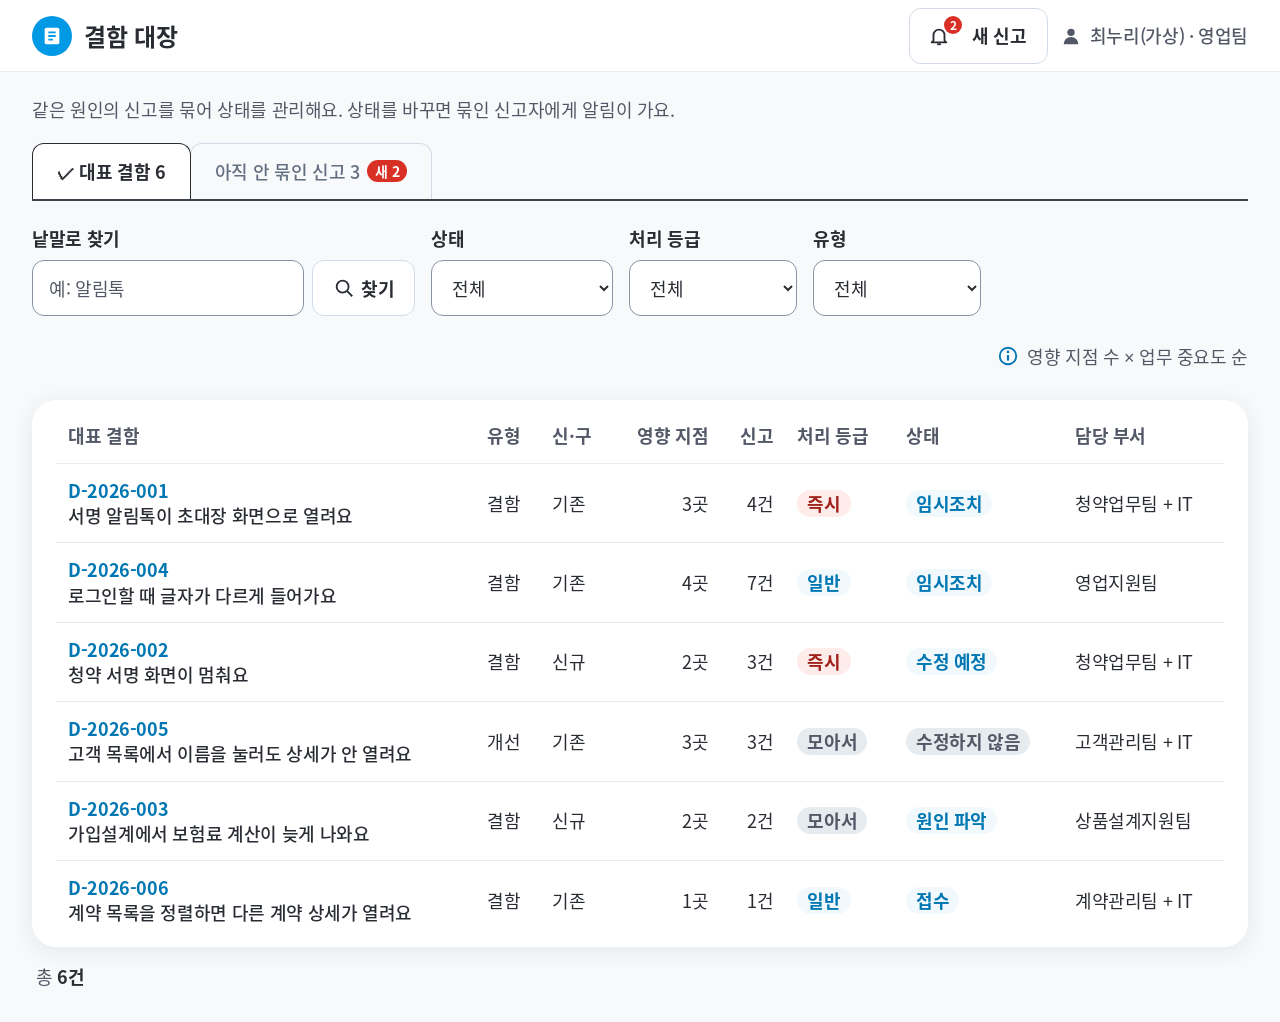
==== src/main/resources/static/ledger.html @ d5b5b66d "feat(ui): S4 결함 대장에 낱말 찾기 추가 - 필터 줄 맨 앞에 "낱말로 찾기" 입력란과 [찾기]·[지우기]. Enter로 찾고 Esc로 지운다. - 대표 결함: ID·제" ====
<!doctype html>
<html lang="ko">
<head>
<meta charset="utf-8">
<meta name="viewport" content="width=device-width, initial-scale=1">
<title>결함 대장</title>
<link rel="stylesheet" href="css/sfa-tokens.css">
<link rel="stylesheet" href="css/app.css">
<link rel="stylesheet" href="css/panel.css">
<link rel="stylesheet" href="css/known.css">
<link rel="stylesheet" href="css/ledger.css">
</head>
<body class="ld-page" data-screen="ledger">
<!-- 아이콘 모음 (외부 이미지 없이 인라인 SVG) -->
<svg width="0" height="0" style="position:absolute" aria-hidden="true">
  <symbol id="i-ledger" viewBox="0 0 24 24"><rect x="4" y="3" width="16" height="18" rx="2" fill="currentColor"/><path d="M8 8h8M8 12h8M8 16h5" stroke="#0099e6" stroke-width="2"/></symbol>
  <symbol id="i-close" viewBox="0 0 24 24"><path d="M6 6l12 12M18 6L6 18" stroke="currentColor" stroke-width="2.4"/></symbol>
  <symbol id="i-info" viewBox="0 0 24 24"><circle cx="12" cy="12" r="9" fill="none" stroke="currentColor" stroke-width="2"/><path d="M12 11v6" stroke="currentColor" stroke-width="2.4"/><circle cx="12" cy="7.5" r="1.4" fill="currentColor"/></symbol>
  <symbol id="i-check" viewBox="0 0 24 24"><path d="M5 12l5 5 9-10" fill="none" stroke="currentColor" stroke-width="3"/></symbol>
  <symbol id="i-bell" viewBox="0 0 24 24"><path d="M6 17V11a6 6 0 0 1 12 0v6l2 2H4z" fill="none" stroke="currentColor" stroke-width="2" stroke-linejoin="round"/><path d="M10 21h4" stroke="currentColor" stroke-width="2"/></symbol>
  <symbol id="i-swap" viewBox="0 0 24 24"><path d="M4 8h14l-4-4M20 16H6l4 4" fill="none" stroke="currentColor" stroke-width="2.2"/></symbol>
  <symbol id="i-link" viewBox="0 0 24 24"><path d="M10 14a4 4 0 0 0 5.7 0l3-3a4 4 0 0 0-5.7-5.7l-1 1M14 10a4 4 0 0 0-5.7 0l-3 3a4 4 0 0 0 5.7 5.7l1-1" fill="none" stroke="currentColor" stroke-width="2.2"/></symbol>
  <symbol id="i-back" viewBox="0 0 24 24"><path d="M9 7L4 12l5 5M4 12h12a4 4 0 0 1 0 8h-2" fill="none" stroke="currentColor" stroke-width="2.2"/></symbol>
  <symbol id="i-spark" viewBox="0 0 24 24"><path d="M12 3l2 5.5L19.5 10 14 12l-2 5.5L10 12 4.5 10 10 8.5z" fill="currentColor"/><path d="M18.5 15l.8 2 2 .8-2 .8-.8 2-.8-2-2-.8 2-.8z" fill="currentColor"/></symbol>
  <symbol id="i-warn" viewBox="0 0 24 24"><path d="M12 3l10 18H2z" fill="none" stroke="currentColor" stroke-width="2" stroke-linejoin="round"/><path d="M12 10v5" stroke="currentColor" stroke-width="2.4"/><circle cx="12" cy="18" r="1.3" fill="currentColor"/></symbol>
  <symbol id="i-search" viewBox="0 0 24 24"><circle cx="10.5" cy="10.5" r="6.5" fill="none" stroke="currentColor" stroke-width="2"/><path d="M15.5 15.5L21 21" stroke="currentColor" stroke-width="2"/></symbol>
  <symbol id="i-user"viewBox="0 0 24 24"><circle cx="12" cy="8" r="4" fill="currentColor"/><path d="M4 21a8 8 0 0 1 16 0z" fill="currentColor"/></symbol>
</svg>

<!-- ① 페이지 머리 (SFA 밖 화면: SFA 헤더·파란 탭 바를 흉내 내지 않는다, 06번 0절 3항) -->
<header class="ld-top" data-a11y="new">
  <span class="pn-ico"><svg aria-hidden="true"><use href="#i-ledger"/></svg></span>
  <h1 class="ld-brand">결함 대장</h1>
  <!-- 새 신고 알림 (ADR-017): S1 알림 아이콘 + 숫자 배지, 누르면 S1 알림 팝업 모양의 새 신고 목록 -->
  <div class="ld-alarm-wrap">
    <button type="button" class="pn-btn-2 ld-alarm" id="ld-alarm" aria-haspopup="true" aria-expanded="false" aria-controls="ld-alarm-pop">
      <span class="ld-alarm-ico"><svg aria-hidden="true"><use href="#i-bell"/></svg><span class="badge" id="ld-alarm-badge" data-a11y="badge" hidden></span></span>
      <span id="ld-alarm-text">새 신고</span>
    </button>
    <div class="alarm-pop ld-alarm-pop" id="ld-alarm-pop" role="region" aria-labelledby="ld-alarm-head" hidden>
      <div class="alarm-head" id="ld-alarm-head"></div>
      <ul class="alarm-list" id="ld-alarm-list"></ul>
    </div>
  </div>
  <p class="ld-viewer"><svg aria-hidden="true"><use href="#i-user"/></svg><span id="ld-viewer"></span></p>
</header>

<!-- ② 목록 (탭 → 필터 → 표 카드 → 총 건수). 내용은 js/ledger.js 가 그린다 -->
<main class="ld-main" data-a11y="new">
  <p class="ld-lead">같은 원인의 신고를 묶어 상태를 관리해요. 상태를 바꾸면 묶인 신고자에게 알림이 가요.</p>
  <div class="ld-tabs" role="tablist" aria-label="목록 고르기">
    <button type="button" role="tab" class="ld-tab" id="ld-tab-defects" data-tab="defects" aria-controls="ld-view">대표 결함 <span class="ld-count" id="ld-count-defects"></span></button>
    <button type="button" role="tab" class="ld-tab" id="ld-tab-unlinked" data-tab="unlinked" aria-controls="ld-view">아직 안 묶인 신고 <span class="ld-count" id="ld-count-unlinked"></span><span class="badge ld-tab-badge" id="ld-new-badge" data-a11y="badge" hidden></span></button>
  </div>
  <section class="ld-view" id="ld-view" role="tabpanel"></section>
</main>

<!-- ③ 상세 패널 (S2·S3와 같은 틀: 오른쪽 520px) -->
<div class="pn-scrim" id="ld-scrim" hidden></div>
<section class="pn kn ld-panel" id="ledger-panel" role="dialog" aria-modal="true" aria-labelledby="ld-panel-title" data-a11y="new" hidden>
  <header class="pn-head">
    <span class="pn-ico"><svg aria-hidden="true"><use href="#i-ledger"/></svg></span>
    <h2 id="ld-panel-title"></h2>
    <button type="button" class="pn-close" id="ld-close"><svg aria-hidden="true"><use href="#i-close"/></svg>닫기</button>
  </header>
  <div class="pn-body" id="ld-body"></div>
  <div class="pn-foot" id="ld-foot"></div>
</section>

<!-- ④ 가운데 대화상자 (상태 바꾸기·신고 묶기) -->
<div class="pn-scrim ld-dlg-scrim" id="ld-dlg-scrim" hidden></div>
<section class="pn ld-dlg" id="ledger-dialog" role="dialog" aria-modal="true" aria-labelledby="ld-dlg-title" data-a11y="new" hidden>
  <header class="pn-head">
    <span class="pn-ico"><svg aria-hidden="true"><use href="#i-swap"/></svg></span>
    <h2 id="ld-dlg-title"></h2>
    <button type="button" class="pn-close" id="ld-dlg-close"><svg aria-hidden="true"><use href="#i-close"/></svg>닫기</button>
  </header>
  <div class="pn-steps" id="ld-dlg-steps">
    <p class="pn-steps-text" id="ld-dlg-steps-text" aria-live="polite"></p>
    <ol class="pn-track" id="ld-dlg-track" aria-hidden="true"></ol>
  </div>
  <div class="pn-body" id="ld-dlg-body"></div>
  <div class="pn-foot" id="ld-dlg-foot"></div>
</section>

<script src="js/fixtures/users.js"></script>
<script src="js/fixtures/defects.js"></script>
<script src="js/api-client.js"></script>
<script src="js/ledger.js"></script>
<script>
  // ?selftest=1 일 때만 화면 자체 검사를 불러온다 (docs/06-ui-spec.md 11절)
  if (/[?&]selftest=1(&|$)/.test(location.search)) {
    var s = document.createElement('script');
    s.src = 'js/dev/selftest.js';
    document.body.appendChild(s);
  }
</script>
</body>
</html>
---- src/main/resources/static/css/sfa-tokens.css ----
/* 기존 SFA 화면 재현 (ADR-012, docs/06-ui-spec.md 0-1절·3절).
   값은 원본 화면(1888×952)을 Playwright 로 열어 잰 요소별 위치·크기·색·글꼴 수치 기준.
   진입점은 원래 있던 것처럼 보여야 하므로 이 파일의 값만 쓴다. 새 요소 값은 app.css. */
@font-face { font-family: "Noto Sans KR"; font-weight: 400; src: local("Noto Sans KR Regular"), url(../fonts/NotoSansKR-400.woff2) format("woff2"); }
@font-face { font-family: "Noto Sans KR"; font-weight: 500; src: local("Noto Sans KR Medium"), url(../fonts/NotoSansKR-500.woff2) format("woff2"); }
@font-face { font-family: "Noto Sans KR"; font-weight: 600; src: local("Noto Sans KR SemiBold"), url(../fonts/NotoSansKR-600.woff2) format("woff2"); }
@font-face { font-family: "Noto Sans KR"; font-weight: 700; src: local("Noto Sans KR Bold"), url(../fonts/NotoSansKR-700.woff2) format("woff2"); }

:root {
  --sfa-font: "Noto Sans KR", dotum, "Malgun Gothic", "맑은 고딕", "Apple SD Gothic Neo", sans-serif;
  --sfa-accent: #0099e6;          /* 탭 바·퀵메뉴 아이콘 원·요약 숫자 원 (새 요소의 글자 배경으로는 쓰지 않음) */
  --sfa-text: #292d33;
  --sfa-text-2: #292c33;
  --sfa-sub: #525866;
  --sfa-dim: #636e81;
  --sfa-dim-2: #7a8599;
  --sfa-center-bg: #f7f9fa;       /* 가운데 열 바탕 */

  --sfa-header-h: 56px;
  --sfa-header-bg: #fff;
  --sfa-menu-size: 18px;
  --sfa-menu-weight: 500;
  --sfa-util-size: 14px;
  --sfa-util-weight: 500;
  --sfa-icon-btn: 40px;

  --sfa-tabbar-h: 48px;           /* 전체 폭 파란 탭 바 */
  --sfa-tabbar-bg: #0099e6;
  --sfa-tabbar-btn: #008acf;

  --sfa-perf-bg: linear-gradient(180deg, #008be6 0%, #0099e6 100%);   /* 큰 실적 카드 */
  --sfa-act-bg: #446fd8;          /* 활동량 카드(남색 계열) */
  --sfa-cust-bg: #8b6ef0;         /* 고객 카드(보라) */
  --sfa-today-bg: #273769;        /* 오늘 날짜 카드 */
  --sfa-num-bg: rgba(0, 0, 0, .1);

  --sfa-popup-w: 320px;
  --sfa-popup-radius: 12px;
  --sfa-popup-border: #e6ebf0;
  --sfa-popup-shadow: 0 5px 15px rgba(163, 177, 204, .2);

  --sfa-quick-h: 96px;
  --sfa-quick-radius: 16px;
  --sfa-quick-shadow: 0 3px 12px rgba(64, 96, 128, .1);
  --sfa-quick-shadow-hover: 0 3px 12px rgba(64, 96, 128, .3);
  --sfa-quick-font: 14px;
  --sfa-quick-line: 18px;
  --sfa-quick-icon: 32px;
  --sfa-quick-gap: 10px;

  --sfa-tab-w: 126px;             /* 업무 탭 폭 */
  --sfa-tab-h: 44px;
  --sfa-tab-bg: #f7f9fa;
  --sfa-tab-border: #d3dce6;
  --sfa-tab-radius: 12px;
  --sfa-tab-rule: #3d434d;          /* 공지 탭 줄 아래 2px 선 */
  --sfa-tab-font: 14px;
  --sfa-tab-color: #636e81;
  --sfa-tab-active-bg: #fff;
  --sfa-tab-active-color: #292c33;

  --sfa-card-bg: #fff;
  --sfa-card-radius: 24px;
  --sfa-card-shadow: 0 4px 20px rgba(64, 96, 128, .1);
}

* { box-sizing: border-box; }
html, body { margin: 0; height: 100%; }
body { font-family: var(--sfa-font); color: var(--sfa-text); background: #fff; letter-spacing: -.448px;
  display: flex; flex-direction: column; overflow: hidden; }
button { font-family: inherit; letter-spacing: inherit; }
ul { margin: 0; padding: 0; list-style: none; }
svg { display: block; }

#sfa { flex: 1 1 auto; min-height: 0; display: flex; flex-direction: column; }

/* ---------- 상단 헤더 ---------- */
.sfa-header {
  display: flex; align-items: center; flex: none;
  height: var(--sfa-header-h); padding: 0 16px;
  background: var(--sfa-header-bg); position: relative; z-index: 5;
}
.logo-block { width: 123px; height: 28px; flex: none; display: flex; align-items: center; }
.logo-block img { width: 108px; height: auto; display: block; }
.gnb { display: flex; flex: 1 1 auto; min-width: 0; gap: 0 34px; padding-left: 40px; }
.gnb li { font-size: var(--sfa-menu-size); font-weight: var(--sfa-menu-weight); color: var(--sfa-text);
  white-space: nowrap; line-height: var(--sfa-header-h); }
.util { display: flex; gap: 0 20px; flex: none; margin-right: 16px; }
.util li { display: flex; align-items: center; gap: 6px; font-size: var(--sfa-util-size); font-weight: var(--sfa-util-weight);
  color: var(--sfa-sub); white-space: nowrap; }
.util-dot { width: 14px; height: 14px; border-radius: 50%; background: #8a93a3; }
.search-btns { display: flex; gap: 8px; flex: none; margin-right: 8px; }
.search-btn { display: flex; align-items: center; justify-content: center; gap: 4px; width: 92px; height: 32px;
  border: 1px solid #ddd5d9; border-radius: 8px; background: #fff; padding: 0;
  font-size: 13px; font-weight: 600; color: #636e81; cursor: pointer; }
.search-btn svg { width: 16px; height: 16px; }
.icon-group { display: flex; flex: none; position: relative; }
.icon-btn { position: relative; width: var(--sfa-icon-btn); height: var(--sfa-icon-btn); border-radius: 50%;
  border: 0; background: none; padding: 0; display: flex; align-items: center; justify-content: center;
  color: #525866; cursor: pointer; }
.icon-btn:hover { background: #f2f5f8; }
.icon-btn svg { width: 24px; height: 24px; }
/* 좁은 화면(1600 미만): 유틸리티를 헤더 위 얇은 줄로 옮겨 가로 넘침을 막는다 */
@media (max-width: 1599px) {
  .sfa-header { height: auto; min-height: var(--sfa-header-h); flex-wrap: wrap; row-gap: 0; }
  .logo-block { order: -3; }
  .util { order: -2; }
  .search-btns { order: -1; }
  .util { margin-left: auto; padding-top: 6px; }
  .search-btns { padding-top: 6px; }
  .gnb { gap: 0 16px; padding-left: 20px; }
}

/* 알림 팝업 (기존 모양) */
.alarm-pop { position: absolute; top: 48px; right: 0; width: var(--sfa-popup-w);
  background: #fff; border: 1px solid var(--sfa-popup-border); border-radius: var(--sfa-popup-radius);
  box-shadow: var(--sfa-popup-shadow); overflow: hidden; z-index: 20; }

/* ---------- 파란 탭 바 ---------- */
.sfa-tabbar { flex: none; height: var(--sfa-tabbar-h); background: var(--sfa-tabbar-bg);
  display: flex; align-items: flex-end; justify-content: space-between; padding: 0 14px 0 66px; position: relative; z-index: 2; }
.main-tab { width: 160px; height: 40px; border-radius: 12px 12px 0 0; background: #fff;
  display: flex; align-items: center; justify-content: center; font-size: 13px; font-weight: 700; color: var(--sfa-text-2); }
.tabbar-tools { align-self: center; display: flex; align-items: center; gap: 0 6px; }
.tb-round { width: 32px; height: 32px; border-radius: 50%; border: 0; padding: 7px; background: var(--sfa-tabbar-btn);
  color: #fff; cursor: pointer; }
.tb-round svg { width: 18px; height: 18px; }
.tb-text { display: flex; align-items: center; justify-content: center; gap: 6px; height: 32px; border: 0; border-radius: 16px;
  background: var(--sfa-tabbar-btn); color: #fff; font-size: 13px; font-weight: 500; cursor: pointer; padding: 0 12px; }
.tb-text.t-list { width: 90px; margin-left: 1px; }
.tb-text.t-close { width: 80px; margin-left: 1px; }
.tb-text svg { width: 16px; height: 16px; }

/* ---------- 본문 3열 (원본처럼 한 덩어리가 같이 스크롤) ---------- */
.sfa-body { flex: 1 1 auto; min-height: 0; overflow-y: auto; display: grid;
  grid-template-columns: 31.3% minmax(0, 1fr) 9.2%; grid-template-rows: auto; }
/* 행 높이 auto: 내용이 짧으면 늘어나 보이는 높이를 채우고(align-content 기본 stretch), 길면 내용만큼 커진다.
   minmax(100%, max-content) 는 스크롤 상자 안에서 남는 공간이 0 이라 보이는 높이에 고정돼 스크롤하면 열 바탕이 끊겼다. */
.col-left, .col-center, .col-quick { min-width: 0; }
.col-left { background: #fff; padding: 32px; }
.col-center { background: var(--sfa-center-bg); padding: 32px; }
.col-quick { background: #fff; padding: 32px 32px 40px; }

/* 왼쪽: 사용자 */
.profile { display: flex; justify-content: space-between; align-items: flex-start; height: 41px; }
.profile-name { font-size: 20px; font-weight: 700; line-height: 24px; color: var(--sfa-text-2); }
.profile-sub { font-size: 13px; line-height: 19px; margin-top: 4px; font-weight: 500; color: var(--sfa-dim-2); }
.profile-btn { display: flex; align-items: center; gap: 6px; margin: 9px 0 0 0; border: 0; background: none; padding: 0;
  font-size: 14px; font-weight: 500; color: var(--sfa-text-2); cursor: pointer; }
.profile-btn-ico { width: 20px; height: 20px; border-radius: 4px; background: #d6ecfb; }

/* 큰 파란 실적 카드 */
.perf-card { margin-top: 24px; height: 87px; border-radius: 24px; background: var(--sfa-perf-bg); padding: 25px 24px;
  box-shadow: 0 15px 30px rgba(64, 128, 191, .3); display: grid; grid-template-columns: 1fr 1fr; color: #fff; }
.perf-cell { display: flex; align-items: flex-start; justify-content: space-between; }
.perf-cell + .perf-cell { padding-left: 24px; }
.perf-label { font-size: 15px; line-height: 22px; font-weight: 500; word-break: keep-all; }
.perf-label small { display: block; font-size: 13px; line-height: 15px; }
.perf-value { font-size: 26px; line-height: 22px; font-weight: 500; margin-top: 8px; }

/* 나의 활동량 / 고객 */
.act-title { margin: 24px 0 8px; font-size: 18px; line-height: 25px; font-weight: 700; color: var(--sfa-text-2); }
.act-grid { display: grid; grid-template-columns: 1fr 1fr; gap: 12px; }
.act-card { height: 56px; border-radius: 16px; background: var(--sfa-act-bg); color: #fff;
  display: flex; align-items: center; justify-content: space-between; padding: 0 20px 0 24px;
  font-size: 16px; font-weight: 600; }
.num { flex: none; min-width: 34px; height: 34px; border-radius: 50%; background: var(--sfa-num-bg); font-size: 16px; font-weight: 600;
  display: flex; align-items: center; justify-content: center; }
.cust-grid { margin-top: 24px; display: grid; grid-template-columns: 1fr 1fr; gap: 12px; }
.cust-card { height: 179px; border-radius: 16px; background: var(--sfa-cust-bg); color: #fff; }
.cust-head { display: flex; justify-content: space-between; align-items: center; height: 56px; padding: 0 20px 0 24px;
  font-size: 16px; font-weight: 600; border-bottom: 1px solid rgba(255, 255, 255, .15); }
.cust-card ul { padding: 16px 0; }
.cust-card li { display: flex; justify-content: space-between; align-items: center; height: 30px; padding: 0 24px; font-size: 14px; font-weight: 600; }
.cust-card li b { font-weight: 600; }

/* 가운데: 날짜 카드 슬라이더 */
.days { position: relative; height: 188px; }
.days-view { height: 100%; overflow: hidden; }
.days-track { display: flex; gap: 16px; height: 188px; }
.day-card { flex: 0 0 25.9%; height: 100%; position: relative; border-radius: 24px; background: #fff;
  box-shadow: var(--sfa-card-shadow); padding: 24px; }
.day-head { display: flex; align-items: baseline; gap: 8px; }
.day-date { font-size: 24px; line-height: 24px; font-weight: 500; color: var(--sfa-text-2); }
.day-wd { font-size: 14px; font-weight: 500; color: var(--sfa-dim-2); }
.day-go { position: absolute; top: 28px; right: 24px; width: 14px; height: 14px; color: #7a8599; }
.day-go svg, .day-ico svg { width: 100%; height: 100%; }
.day-ico { position: absolute; left: 50%; top: 66px; width: 58px; height: 55px; margin-left: -29px; }
.day-ico img { width: 100%; height: 100%; object-fit: contain; display: block; }
.day-msg { position: absolute; left: 0; right: 0; top: 140px; text-align: center; font-size: 14px; font-weight: 500; color: var(--sfa-dim-2); }
.day-card.is-today { background: var(--sfa-today-bg); }
.is-today .day-date, .is-today .day-wd { color: #fff; }
.is-today .day-msg { color: #9aa4c4; }
.is-today .day-go { color: #8b95b8; }
.day-arrow { position: absolute; top: 50%; margin-top: -22px; width: 44px; height: 44px; border: 1px solid #e6ebf0; border-radius: 50%;
  padding: 10px; background: #fff; box-shadow: 0 2px 6px rgba(64, 96, 128, .1); color: #525866; cursor: pointer; z-index: 1; }
.day-arrow svg { width: 22px; height: 22px; }
.day-arrow.prev { left: -26px; }
.day-arrow.next { right: -26px; }

/* 요약 알약 4개 */
.pills { margin-top: 22px; display: grid; grid-template-columns: repeat(4, minmax(0, 1fr)); gap: 8px; }
.pill { height: 52px; border-radius: 10px; background: #fff;
  display: flex; align-items: center; justify-content: space-between; padding: 0 16px; gap: 6px;
  font-size: 15px; font-weight: 500; color: #018be6; white-space: nowrap; }
.pill b { flex: none; width: 32px; height: 32px; border-radius: 50%; background: var(--sfa-accent); color: #fff;
  display: flex; align-items: center; justify-content: center; font-size: 13px; font-weight: 700; }

/* 콘텐츠 카드 */
.card { background: var(--sfa-card-bg); border-radius: var(--sfa-card-radius); }

/* 업무 탭 카드 */
.work-card { position: relative; margin-top: 16px; height: 356px; padding: 28px 24px 0; }
.work-head { position: relative; display: flex; align-items: flex-start; height: 51px; border-radius: 12px 12px 0 0;
  background: var(--sfa-tab-bg) linear-gradient(var(--sfa-tab-border), var(--sfa-tab-border)) no-repeat 0 43px / 100% 1px; }
.seg-tabs { display: flex; min-width: 0; }
.seg-tabs li { position: relative; }
.seg-tabs li + li::before { content: ""; position: absolute; left: 0; top: 14px; height: 16px; border-left: 1px solid var(--sfa-tab-border); }
.stab { width: var(--sfa-tab-w); height: var(--sfa-tab-h); margin-bottom: -1px; border: 1px solid transparent; border-bottom: 0;
  border-radius: 12px 12px 0 0; background: none;
  font-size: var(--sfa-tab-font); font-weight: 500; color: var(--sfa-tab-color); white-space: nowrap; cursor: pointer; padding: 0 8px; }
.stab.is-on { background: #fff; border-color: #292c33; font-weight: 700; color: var(--sfa-tab-active-color); }
.more { position: absolute; right: 10px; top: 20px; display: flex; align-items: center; gap: 2px; border: 0; background: none;
  font-size: 12px; font-weight: 500; color: #6e7f9d; cursor: pointer; }
.more svg { width: 12px; height: 12px; }
.grid { width: 100%; margin-top: 8px; border-collapse: collapse; table-layout: fixed; font-size: 14px; font-weight: 500; }
.grid th { height: 48px; font-size: 13px; font-weight: 500; color: var(--sfa-dim-2); text-align: center; border-bottom: 1px solid var(--sfa-tab-border); }
.grid td { height: 48px; text-align: center; color: var(--sfa-text-2); border-bottom: 1px solid #e1e3e7; white-space: nowrap; }
.grid td.c-no { font-weight: 500; text-decoration: underline; }
.grid td.c-prod { text-align: left; padding-left: 3px; }
.grid td.c-date { color: var(--sfa-dim); }

/* 공지 탭 카드 + 배너 */
.bottom-row { margin-top: 16px; display: grid; grid-template-columns: minmax(0, 529fr) minmax(0, 481fr); gap: 32px; }
.notice-card { height: 308px; padding: 28px 24px 0; }
.tabs { display: flex; border-bottom: 2px solid var(--sfa-tab-rule); }
.tabs li { display: flex; min-width: 0; }
.tab { min-width: 0; height: var(--sfa-tab-h);
  background: var(--sfa-tab-bg); border: 1px solid var(--sfa-tab-border); border-bottom: 0;
  border-radius: var(--sfa-tab-radius) var(--sfa-tab-radius) 0 0; margin-right: -1px;
  font-size: var(--sfa-tab-font); font-weight: 500; color: var(--sfa-tab-color);
  white-space: nowrap; padding: 0 10px; cursor: pointer; }
.tab.is-on { background: var(--sfa-tab-active-bg); border-color: #292c33; font-weight: 700; color: var(--sfa-tab-active-color); }
/* "알려진 오류·내 신고": 카드 폭이 모자라면 두 줄로 (탭 높이·모서리·글자 크기·색은 그대로) */
.tab.tab-auto { white-space: normal; line-height: 16px; word-break: keep-all; }
.board { margin-top: 8px; }
.board li { display: flex; justify-content: space-between; align-items: center; height: 48px; gap: 12px;
  font-size: 14px; font-weight: 500; color: var(--sfa-text-2); border-bottom: 1px solid #e1e3e7; padding: 0 3px; }
.board .b-title { white-space: nowrap; overflow: hidden; text-overflow: ellipsis; }
.board .b-date { flex: none; font-size: 14px; color: var(--sfa-dim); }

.banner { position: relative; height: 260px; border-radius: 20px; overflow: hidden; background: #cce6ff;
  display: flex; flex-direction: column; align-items: center; justify-content: flex-end; gap: 2px; padding-bottom: 28px; }
.bn-small, .bn-big, .bn-sub { position: relative; white-space: nowrap; }
.bn-small { font-size: 12px; font-weight: 700; color: #4f86d9; }
.bn-big { font-size: 42px; line-height: 54px; font-weight: 700; letter-spacing: -2px; color: #2a44a6; }
.bn-big b { color: #2e8ff0; }
.bn-sub { margin-top: 8px; font-size: 30px; line-height: 36px; font-weight: 700; color: #2549a8; letter-spacing: -1.5px; }
.bn-dot { position: absolute; border-radius: 50%; }
.bn-dot.d1 { left: -10px; top: 70px; width: 70px; height: 90px; background: #e0c26a; }
.bn-dot.d2 { left: 48px; top: 30px; width: 60px; height: 66px; background: #fff8e0; }
.bn-dot.d3 { right: -6px; top: -4px; width: 74px; height: 66px; background: #d9b95c; }
.bn-dot.d4 { right: 26px; top: 100px; width: 34px; height: 34px; background: #e2bf4f; }

/* 좁은 화면(1600 미만): 공지 카드와 배너를 위아래로 (공지 탭 5개가 한 줄에 들어가게) */
@media (max-width: 1599px) {
  .bottom-row { grid-template-columns: minmax(0, 1fr); gap: 16px; }
  .work-card { height: auto; padding-bottom: 16px; }
  .stab { width: auto; flex: 1 1 auto; }
  .bn-big { font-size: 30px; }
  .banner { height: 200px; }
  .col-quick { padding: 32px 12px 40px; }
  .col-left { padding: 32px 20px; }
  .col-center { padding: 32px 24px; }
  .pill { font-size: 14px; padding: 0 10px 0 14px; gap: 4px; white-space: normal; line-height: 17px; word-break: keep-all; }
  .day-card { padding: 20px; }
  .day-wd { font-size: 12px; }
  .day-go { right: 16px; }
}

/* ---------- 오른쪽 퀵메뉴 ---------- */
.quick { display: flex; flex-direction: column; gap: var(--sfa-quick-gap); }
.quick-btn { width: 100%; height: var(--sfa-quick-h); border: 0; border-radius: var(--sfa-quick-radius);
  background: #fff; box-shadow: var(--sfa-quick-shadow); cursor: pointer; padding: 11px 5px;
  display: flex; flex-direction: column; align-items: center; justify-content: center; gap: 6px; }
.quick-btn:hover { box-shadow: var(--sfa-quick-shadow-hover); }
.quick-ico { width: var(--sfa-quick-icon); height: var(--sfa-quick-icon); border-radius: 50%; flex: none;
  background: var(--sfa-accent); color: #fff; display: flex; align-items: center; justify-content: center; }
.quick-ico svg { width: 16px; height: 16px; }
.quick-label { font-size: var(--sfa-quick-font); font-weight: 500; line-height: var(--sfa-quick-line); letter-spacing: -1px;
  color: var(--sfa-sub); text-align: center; word-break: keep-all; }
---- src/main/resources/static/css/app.css ----
/* 새 요소 토큰과 모양 (docs/06-ui-spec.md 0-2절, 1절).
   새 요소는 글자 18px 이상, 누르는 요소 높이 56px 이상, 대비 4.5:1 이상. */
:root {
  --new-text: 18px;
  --new-title: 24px;
  --new-btn-h: 56px;
  --new-radius: 12px;
  --new-accent: #0077b3;          /* 글자·버튼 강조 (흰 배경 대비 약 4.9:1) */
  --new-ink: #292d33;
  --badge-bg: #d93025;            /* 알림 배지 (흰 글자 대비 약 4.8:1) */
  --badge-min: 18px;
  --demo-outline: #d93025;
}

/* 알림 배지: 기존 알림 아이콘 오른쪽 위 */
.badge { position: absolute; top: 0; right: 0; min-width: var(--badge-min); height: var(--badge-min);
  padding: 0 4px; border-radius: 9px; background: var(--badge-bg); color: #fff;
  font-size: 12px; font-weight: 700; line-height: var(--badge-min); text-align: center; }

/* 알림 팝업 내용 (모양은 기존, 내용 글자는 새 기준) */
.alarm-head { padding: 14px 16px; border-bottom: 1px solid var(--sfa-popup-border);
  font-size: var(--new-text); font-weight: 700; color: var(--new-ink); }
.alarm-list { margin: 0; padding: 0; list-style: none; max-height: 420px; overflow-y: auto; }
.alarm-item { display: block; width: 100%; min-height: var(--new-btn-h); padding: 12px 16px; border: 0;
  border-bottom: 1px solid var(--sfa-popup-border); background: #fff; text-align: left; cursor: pointer;
  font-size: var(--new-text); color: var(--new-ink); line-height: 1.45; word-break: keep-all; }
.alarm-item:hover { background: #f5f8fb; }
.alarm-item .when { display: block; margin-top: 4px; font-size: var(--new-text); color: #525866; }
.alarm-empty { margin: 0; padding: 20px 16px; font-size: var(--new-text); color: #525866; }

/* 안내 상자 */
.notice-box { position: fixed; left: 50%; top: 28%; transform: translateX(-50%); width: min(440px, calc(100% - 32px));
  padding: 24px; background: #fff; border: 2px solid var(--new-accent); border-radius: var(--new-radius);
  box-shadow: 0 12px 32px rgba(41, 45, 51, .25); z-index: 50; font-size: var(--new-text); color: var(--new-ink); }
.notice-box h2 { margin: 0 0 8px; font-size: var(--new-title); }
.notice-box p { margin: 0 0 20px; line-height: 1.5; }
.btn-primary { height: var(--new-btn-h); min-width: 120px; padding: 0 24px; border: 0; border-radius: var(--new-radius);
  background: var(--new-accent); color: #fff; font-size: var(--new-text); font-weight: 700; cursor: pointer; }

/* 시연용 강조 (#demo=1 일 때만) */
.demo [data-entry] { outline: 3px solid var(--demo-outline); outline-offset: 3px; }

[hidden] { display: none !important; }
---- src/main/resources/static/css/panel.css ----
/* S2 접수 패널 (docs/06-ui-spec.md 0-2절, 1절, 4절).
   새 접근성 기준(글자 18px·제목 24px·버튼 56px·모서리 12px·강조 #0077b3)을 따르되,
   기존 SFA 홈의 시각 언어(글꼴, 카드 모서리, rgba(64,96,128) 그림자, #f7f9fa 바탕, #d3dce6/#e6ebf0 테두리,
   #0099e6 아이콘 원)를 sfa-tokens.css 변수로 재사용한다. 값은 아래 토큰에서만 정한다. */
:root {
  /* 크기 */
  --pn-w: 520px;                               /* 1280 미만이면 100% */
  --pn-gutter: 24px;
  --pn-text: var(--new-text);                  /* 18px */
  --pn-title: var(--new-title);                /* 24px */
  --pn-card-title: 20px;
  --pn-btn-h: var(--new-btn-h);                /* 56px */
  --pn-choice-h: 72px;                         /* 큰 선택 카드 */
  --pn-icon: 40px;                             /* 아이콘 원 (퀵메뉴 32px 원의 확대판) */
  /* 모서리 */
  --pn-btn-radius: var(--new-radius);          /* 12px: 버튼·입력란 */
  --pn-card-radius: var(--sfa-card-radius);    /* 24px: 홈 콘텐츠 카드(업무 탭·공지)와 같은 모서리 */
  --pn-choice-radius: var(--sfa-quick-radius); /* 16px: 선택 카드는 퀵메뉴 버튼과 같은 모서리 */
  --pn-note-radius: 16px;
  /* 색 */
  --pn-accent: var(--new-accent);              /* #0077b3 글자·버튼 */
  --pn-accent-hover: #00669a;
  --pn-deco: var(--sfa-accent);                /* #0099e6 아이콘 원·진행 막대 (장식만) */
  --pn-ink: var(--sfa-text);
  --pn-sub: var(--sfa-sub);
  --pn-bg: var(--sfa-card-bg);
  --pn-surface: var(--sfa-center-bg);          /* #f7f9fa: 홈 가운데 열 바탕 */
  --pn-line: var(--sfa-tab-border);            /* #d3dce6 */
  --pn-line-soft: var(--sfa-popup-border);     /* #e6ebf0 */
  --pn-field-line: #8a94a6;                    /* 입력란 테두리 (흰 배경 대비 3:1 이상) */
  --pn-selected-bg: #f2f9fd;
  --pn-info-bg: #f2f9fd;
  --pn-info-edge: #d6ebf7;                     /* 안내 상자 경계 (바탕 #f7f9fa와 구분) */
  --pn-warn-bg: #fdecea;
  --pn-warn-line: var(--badge-bg);             /* #d93025 */
  --pn-warn-ink: #a1221a;
  --pn-warn-edge: #f3b5b0;
  --pn-ok: #1e7f4f;
  --pn-track: var(--sfa-popup-border);
  /* 그림자: 홈 카드와 같은 rgba(64,96,128) 계열 */
  --pn-card-shadow: var(--sfa-card-shadow);    /* 홈 날짜·콘텐츠 카드 그림자 */
  --pn-choice-shadow: var(--sfa-quick-shadow);
  --pn-choice-shadow-hover: var(--sfa-quick-shadow-hover);
  --pn-panel-shadow: -8px 0 32px rgba(64, 96, 128, .18);
  --pn-scrim: rgba(41, 45, 51, .2);
}

.pn-scrim { position: fixed; inset: 0; background: var(--pn-scrim); z-index: 44; }
.pn { position: fixed; top: 0; right: 0; bottom: 0; width: var(--pn-w); max-width: 100%; z-index: 45;
  display: flex; flex-direction: column; background: var(--pn-bg); box-shadow: var(--pn-panel-shadow);
  font-size: var(--pn-text); line-height: 1.5; color: var(--pn-ink); letter-spacing: -.02em; word-break: keep-all; }
@media (max-width: 1279.98px) { .pn { width: 100%; } }
.pn button, .pn input, .pn select, .pn textarea { font-family: inherit; font-size: var(--pn-text); letter-spacing: inherit; color: var(--pn-ink); }
.pn button { cursor: pointer; }
.pn :focus-visible { outline: 3px solid var(--pn-accent); outline-offset: 2px; }
.pn [tabindex="-1"]:focus { outline: none; }
.pn svg { width: 22px; height: 22px; flex: none; }
.pn p { margin: 0 0 12px; }

/* 머리: 퀵메뉴와 같은 파란 아이콘 원 + 제목 + 닫기 */
.pn-head { display: flex; align-items: center; gap: 12px; padding: 12px var(--pn-gutter); border-bottom: 1px solid var(--pn-line-soft); flex: none; }
.pn-ico { display: inline-flex; align-items: center; justify-content: center; width: var(--pn-icon); height: var(--pn-icon);
  border-radius: 50%; background: var(--pn-deco); color: #fff; flex: none; }
.pn-head h2 { margin: 0; flex: 1; font-size: var(--pn-title); font-weight: 700; }
.pn-close { display: inline-flex; align-items: center; gap: 6px; height: var(--pn-btn-h); padding: 0 16px;
  border: 1px solid var(--pn-line); border-radius: var(--pn-btn-radius); background: var(--pn-bg); font-weight: 700; }
.pn-close:hover { background: var(--pn-surface); }

/* 대리 접수 (관리자일 때 상단) */
.pn-proxy { display: flex; align-items: center; gap: 12px; flex-wrap: wrap; padding: 12px var(--pn-gutter);
  background: var(--pn-info-bg); border-bottom: 1px solid var(--pn-line-soft); flex: none; }
.pn-proxy label { font-weight: 700; }
.pn-proxy select { flex: 1; min-width: 200px; }

/* 단계 표시줄 (상단 고정: 본문만 스크롤) */
.pn-steps { padding: 12px var(--pn-gutter) 14px; border-bottom: 1px solid var(--pn-line-soft); flex: none; }
.pn-steps-text { margin: 0 0 8px; }
.pn-steps-text b { color: var(--pn-accent); }
.pn-track { display: flex; gap: 6px; margin: 0; padding: 0; list-style: none; }
/* 막대는 장식(뜻은 "N단계" 글자가 전함): 지난 칸은 홈 파란 탭 바 색, 지금 칸은 진한 강조색 */
.pn-track li { flex: 1; height: 8px; border-radius: 999px; background: var(--pn-track); }
.pn-track li.is-done { background: var(--pn-deco); }
.pn-track li.is-now { background: var(--pn-accent); }

/* 본문 */
.pn-body { flex: 1 1 auto; min-height: 0; overflow-y: auto; padding: 24px var(--pn-gutter) 32px; background: var(--pn-surface); }
.pn-body h3 { margin: 0 0 8px; font-size: var(--pn-title); font-weight: 700; line-height: 1.35; }
.pn-body h4 { margin: 24px 0 12px; font-size: var(--pn-text); font-weight: 700; }
.pn-lead { color: var(--pn-sub); }
.pn-plain { margin: 0; padding: 0; list-style: none; }
/* 콘텐츠 카드: 홈 카드처럼 테두리 없이 흰 바탕 + 24px 모서리 + 은은한 그림자 */
.pn-card { margin: 16px 0 0; padding: 20px 24px; background: var(--pn-bg); border: 0;
  border-radius: var(--pn-card-radius); box-shadow: var(--pn-card-shadow); }
.pn-card > :last-child { margin-bottom: 0; }
.pn-lead + .pn-choices, .pn-lead + .pn-card { margin-top: 16px; }
.pn-card-title { margin: 0 0 12px; font-size: var(--pn-card-title); font-weight: 700; line-height: 1.4; }
.pn-rows { margin: 0 0 16px; }
.pn-rows div { display: flex; gap: 12px; padding: 8px 0; border-top: 1px solid var(--pn-line-soft); }
.pn-rows div:first-child { border-top: 0; padding-top: 0; }
.pn-rows dt { flex: 0 0 132px; color: var(--pn-sub); font-weight: 500; }
.pn-rows dd { flex: 1; margin: 0; font-weight: 500; }

/* 안내·경고 상자 (색 + 아이콘 + 굵은 제목을 함께 써서 색만으로 뜻을 전하지 않음) */
.pn-note { display: flex; gap: 12px; margin: 16px 0 0; padding: 16px 20px; border-radius: var(--pn-note-radius);
  background: var(--pn-info-bg); box-shadow: inset 0 0 0 1px var(--pn-info-edge); text-align: left; }
.pn-note svg { color: var(--pn-accent); margin-top: 3px; }
.pn-note b { display: block; }
.pn-warn { background: var(--pn-warn-bg); box-shadow: inset 0 0 0 1px var(--pn-warn-edge); }
.pn-warn svg, .pn-warn b { color: var(--pn-warn-ink); }

/* 큰 선택 카드: 퀵메뉴처럼 파란 아이콘 원 + 글자 */
.pn-choices { display: grid; grid-template-columns: repeat(2, minmax(0, 1fr)); gap: 12px; margin: 0; padding: 0; list-style: none; }
.pn-choice { position: relative; display: flex; align-items: center; gap: 12px; width: 100%; min-height: var(--pn-choice-h);
  padding: 12px 40px 12px 14px; border: 2px solid transparent; border-radius: var(--pn-choice-radius); background: var(--pn-bg);
  box-shadow: var(--pn-choice-shadow); font-weight: 500; text-align: left; line-height: 1.35; }
.pn-choice:hover { box-shadow: var(--pn-choice-shadow-hover); }
.pn-choice[aria-pressed="true"] { border-color: var(--pn-accent); background: var(--pn-selected-bg); font-weight: 700; }
.pn-choice .pn-tick { position: absolute; right: 12px; top: 50%; transform: translateY(-50%); display: none;
  width: 24px; height: 24px; border-radius: 50%; background: var(--pn-accent); color: #fff; align-items: center; justify-content: center; }
.pn-choice .pn-tick svg { width: 14px; height: 14px; }
.pn-choice[aria-pressed="true"] .pn-tick { display: inline-flex; }
.pn-choices.is-two .pn-choice { min-height: 88px; font-size: var(--pn-card-title); }

/* 되묻기 선택지: 줄바꿈되는 알약 버튼 */
.pn-chips { display: flex; flex-wrap: wrap; gap: 10px; margin: 12px 0 0; padding: 0; list-style: none; }
.pn-chip { min-height: var(--pn-btn-h); padding: 0 21px; border: 1px solid var(--pn-line); border-radius: var(--pn-btn-radius);
  background: var(--pn-bg); font-weight: 500; }
.pn-chip[aria-pressed="true"] { padding: 0 20px; border: 2px solid var(--pn-accent); background: var(--pn-selected-bg); font-weight: 700; }
.pn-chip[aria-pressed="true"]::before { content: "✓ "; color: var(--pn-accent); }
.pn-q-no { color: var(--pn-sub); font-weight: 500; }

/* 입력란 */
.pn-field { margin: 16px 0 0; }
.pn-field label, .pn-label { display: block; margin: 0 0 8px; font-weight: 700; }
.pn-input, .pn select, .pn textarea { display: block; width: 100%; min-height: var(--pn-btn-h); padding: 0 16px; border: 1px solid var(--pn-field-line);
  border-radius: var(--pn-btn-radius); background: var(--pn-bg); box-sizing: border-box; }
.pn textarea { min-height: 112px; padding: 12px 16px; line-height: 1.5; resize: vertical; }
.pn-input[aria-invalid="true"] { border: 2px solid var(--pn-warn-line); }
.pn-help { display: flex; gap: 8px; align-items: flex-start; margin: 8px 0 0; color: var(--pn-sub); }
.pn-help svg { color: var(--pn-accent); margin-top: 3px; }
.pn-err { margin: 12px 0 0; color: var(--pn-warn-ink); font-weight: 700; }

/* AI 전달 내용 미리보기 (마스킹 발생 시 자동 펼침) */
.pn-details { margin: 16px 0 0; background: var(--pn-bg); border: 0; border-radius: var(--pn-card-radius);
  box-shadow: var(--pn-card-shadow); overflow: hidden; }
.pn-details summary { display: flex; align-items: center; gap: 12px; min-height: var(--pn-btn-h); padding: 0 24px; font-weight: 700;
  color: var(--pn-accent); cursor: pointer; list-style: none; }
.pn-details summary::-webkit-details-marker { display: none; }
.pn-details summary::after { content: ""; flex: none; margin-left: auto; width: 10px; height: 10px;
  border-right: 2px solid currentColor; border-bottom: 2px solid currentColor; transform: translateY(-3px) rotate(45deg); }
.pn-details[open] summary::after { transform: translateY(3px) rotate(-135deg); }
.pn-details[open] summary { border-bottom: 1px solid var(--pn-line-soft); }
.pn-details .pn-rows { margin: 0; padding: 16px 24px; }
.pn-mask { padding: 0 4px; border-radius: 4px; background: var(--pn-selected-bg); outline: 1px dashed var(--pn-accent); font-weight: 700; }
.pn-tag { display: inline-block; margin-left: 6px; padding: 0 10px; border: 0; border-radius: 999px;
  background: var(--pn-selected-bg); color: var(--pn-accent); font-weight: 700; }
.pn-chip[aria-pressed="true"] .pn-tag { background: var(--pn-bg); }

/* 로딩 (타이머 없음. 다음 상태는 주소 llm 키로 본다: 06번 11절) */
.pn-loading { display: flex; flex-direction: column; align-items: center; text-align: center; padding: 32px 8px; }
.pn-spin { width: 56px; height: 56px; margin: 0 0 20px; border-radius: 50%; border: 6px solid var(--pn-track);
  border-top-color: var(--pn-deco); animation: pn-spin 1s linear infinite; }
@keyframes pn-spin { to { transform: rotate(360deg); } }
@media (prefers-reduced-motion: reduce) { .pn-spin { animation: none; border-right-color: var(--pn-deco); } }

/* 끝 화면 */
.pn-end { text-align: center; padding: 16px 0 0; }
.pn-end .pn-ico { width: 64px; height: 64px; margin: 0 auto 16px; }
.pn-end .pn-ico svg { width: 32px; height: 32px; }
.pn-end .pn-ico.is-ok { background: var(--pn-ok); }
.pn-end .pn-card { text-align: left; }
.pn-end > .pn-btn-out { margin-top: 16px; }

/* 아래 행동 줄: 한 화면 한 가지 주 행동 */
.pn-foot { display: flex; gap: 12px; padding: 16px var(--pn-gutter); border-top: 1px solid var(--pn-line-soft); background: var(--pn-bg); flex: none; }
.pn-btn { flex: 1; min-height: var(--pn-btn-h); padding: 0 24px; border: 0; border-radius: var(--pn-btn-radius);
  background: var(--pn-accent); color: #fff !important; font-weight: 700; }
.pn-btn:hover { background: var(--pn-accent-hover); }
.pn-btn-2 { min-height: var(--pn-btn-h); min-width: 120px; padding: 0 20px; border: 1px solid var(--pn-line);
  border-radius: var(--pn-btn-radius); background: var(--pn-bg); font-weight: 700; }
.pn-btn-2:hover { background: var(--pn-surface); }
.pn-btn-out { width: 100%; min-height: var(--pn-btn-h); padding: 0 20px; border: 2px solid var(--pn-accent);
  border-radius: var(--pn-btn-radius); background: var(--pn-bg); color: var(--pn-accent) !important; font-weight: 700; }
.pn-btn-out:hover { background: var(--pn-selected-bg); }


/* ADR-017: 자동 정보와 상세 편집은 기존 펼침 카드 안으로 통합한다. */
.pn-auto { margin-bottom: 20px; }
.pn-auto + .pn-choices { margin-top: 16px; }
.pn-edit-body { padding: 0 24px 24px; }
.pn-review .pn-card-title { font-weight: 500; }
.pn button:disabled { cursor: default; color: var(--pn-sub) !important; background: var(--pn-surface); border-color: var(--pn-line); }
---- src/main/resources/static/css/known.css ----
/* S3 알려진 오류·내 신고 (docs/06-ui-spec.md 5절, ADR-015, 디자인 대응표 ADR-014).
   패널 틀·카드·안내 상자·태그·진행 막대·버튼은 css/panel.css 의 S2 클래스(.pn, .pn-card, .pn-note, .pn-tag,
   .pn-track, .pn-rows, .pn-btn*)와 --pn-* 토큰을 그대로 쓴다. 이 파일에는 S3에만 있는 것만 둔다.
   색·모서리·그림자는 아래 토큰(또는 --pn-*, --sfa-*)으로만 쓴다. */
:root {
  --kn-tab-bg: var(--sfa-tab-bg);              /* #f7f9fa: 홈 공지·업무 탭 바탕 */
  --kn-tab-line: var(--sfa-tab-border);        /* #d3dce6: 홈 탭 테두리 */
  --kn-tab-on-line: var(--sfa-tab-active-color); /* #292c33: 홈 선택 탭 테두리 */
  --kn-tab-rule: var(--sfa-tab-rule);          /* #3d434d: 홈 공지 탭 줄 아래 2px 선 */
  --kn-tab-ink: var(--sfa-tab-color);          /* #636e81: 홈 안 고른 탭 글자 (#f7f9fa 대비 4.88) */
  --kn-tab-radius: var(--sfa-tab-radius);      /* 12px: 홈 탭 위 모서리 */
  --kn-target-ring: var(--pn-accent);          /* 알림·요약 줄에서 연 카드: 선택 카드와 같은 2px #0077b3 */
  --kn-stage-dt: 150px;                        /* 받은 알림 시각 칸 */
}

/* ---- 공지 카드 요약 줄 (진입점, 기존 공지 목록 줄 .board li 모양 그대로: 48px·14px) ---- */
.board .kn-sum-btn { display: flex; flex: 1; min-width: 0; height: 100%; align-items: center; justify-content: space-between;
  gap: 12px; padding: 0; border: 0; background: none; font: inherit; letter-spacing: inherit; color: inherit;
  text-align: left; cursor: pointer; }
.board .kn-sum-btn:hover .b-title { text-decoration: underline; }
.board .kn-sum-btn:focus-visible { outline: 2px solid var(--new-accent); outline-offset: -2px; }

/* ---- 패널 ---- */
/* 전환 탭: 홈 공지 탭 구조(위 모서리 12px, 1px 연한 테두리, 선택 탭 흰 바탕·굵게)를 18px·56px로 키움.
   선택은 색만이 아니라 굵은 글자 + ✓ 표시로도 알린다 */
/* 홈처럼 아래 2px 선은 내용 폭에만 긋고, 탭은 선을 덮지 않고 그 위에 놓인다 */
.kn-tabs { display: flex; flex: none; margin: 0 var(--pn-gutter); padding: 12px 0 0; background: var(--pn-bg);
  border-bottom: 2px solid var(--kn-tab-rule); }
.kn .kn-tab { flex: 1; min-height: var(--pn-btn-h); margin: 0 -1px 0 0; padding: 0 16px; border: 1px solid var(--kn-tab-line);
  border-bottom: 0; border-radius: var(--kn-tab-radius) var(--kn-tab-radius) 0 0; background: var(--kn-tab-bg);
  color: var(--kn-tab-ink); font-weight: 500; }
.kn .kn-tab[aria-selected="true"] { position: relative; background: var(--pn-bg); border-color: var(--kn-tab-on-line);
  color: var(--pn-ink); font-weight: 700; }
.kn-tab[aria-selected="true"]::before { content: "✓ "; }
.kn-tab:last-child { margin-right: 0; }

/* 카드 머리: 제목 + 상태 태그(.pn-tag) */
.kn-card-head { display: flex; align-items: flex-start; justify-content: space-between; gap: 12px; margin: 0 0 8px; }
.kn-card-head .pn-card-title { margin: 0; }
.kn-card-head .pn-tag { flex: none; margin: 2px 0 0; }
.kn .kn-meta { margin: 0 0 12px; color: var(--pn-sub); }
.kn-card.is-target { box-shadow: var(--pn-card-shadow), inset 0 0 0 2px var(--kn-target-ring); }
.kn-card .pn-rows { margin: 0; }

/* 단계 진행 표시: 막대(.pn-track, 장식) + 글자로 뜻 전달 */
.kn-progress { margin: 0 0 16px; }
.kn .kn-now { margin: 0 0 8px; }
.kn-now b { color: var(--pn-accent); }
.kn-progress .pn-track { margin: 0 0 10px; }
.kn-stages { display: flex; flex-wrap: wrap; margin: 0; padding: 0; list-style: none; color: var(--pn-sub); }
/* 구분 기호는 앞 항목 뒤에 둬서 줄이 바뀌어도 새 줄이 기호로 시작하지 않게 하고, 지금 단계 굵기를 따라가지 않게 보조색·보통 굵기로 */
.kn-stages li:not(:last-child)::after { content: "›"; margin: 0 8px; color: var(--pn-sub); font-weight: 500; }
.kn-stages li:has(+ li.is-alt)::after { content: "/"; }
.kn-stages li.is-now { color: var(--pn-ink); font-weight: 700; }

.kn .kn-none { margin: 16px 0 0; color: var(--pn-sub); }
.kn-empty { text-align: center; }
.kn-alarms dt { flex-basis: var(--kn-stage-dt); }

/* 기본은 상태·행동 한 번씩, 상세는 보조 버튼 토큰의 펼침 영역. */
.kn-action { margin: 12px 0; }
.kn-action > b { color: var(--pn-ink); }
.kn-action > p { margin: 6px 0 0; }
.kn-details, .kn-history, .kn-finished { margin-top: 16px; }
.kn details > summary { display: flex; min-height: var(--pn-btn-h); align-items: center;
  justify-content: space-between; gap: 12px; padding: 12px 16px; border: 1px solid var(--kn-tab-line);
  border-radius: var(--pn-btn-radius); color: var(--pn-ink); background: var(--pn-bg);
  font-weight: 500; cursor: pointer; list-style: none; }
.kn details > summary::-webkit-details-marker { display: none; }
.kn details > summary::after { content: "＋"; flex: none; color: var(--pn-accent); }
.kn details[open] > summary::after { content: "−"; }
.kn details > summary:focus-visible { outline: 3px solid var(--pn-accent); outline-offset: 2px; }
.kn-detail-body { padding-top: 16px; }
.kn-full-notice { margin-top: 16px; }
.kn-full-notice > p { margin: 6px 0 0; }
.kn-metoo { width: 100%; margin-top: 16px; }
.kn .kn-proxy-name { margin: 0 0 8px; color: var(--pn-sub); }
.kn-finished > ul { margin-top: 16px; }
.kn-history > .pn-card { margin-top: 16px; }
---- src/main/resources/static/css/ledger.css ----
/* S4 결함 대장 (docs/06-ui-spec.md 6절, 디자인 대응표 0-3절, ADR-014 결정 5).
   SFA 밖 화면이라 SFA 헤더·파란 탭 바를 흉내 내지 않고, S2 패널 토큰(--pn-*)을 그대로 쓴다.
   상세 패널·대화상자 안의 카드·안내 상자·태그·진행 막대·버튼은 css/panel.css·known.css 클래스를 재사용하고,
   이 파일에는 S4에만 있는 것(페이지 머리·탭·필터·표·대화상자 위치)만 둔다.
   색·모서리·그림자는 아래 --ld-* 토큰(= --pn-*·--sfa-* 를 가리킴)으로만 쓴다. */
:root {
  --ld-gutter: 32px;                           /* 홈 가운데 열 여백 */
  --ld-top-h: 72px;
  --ld-row-h: var(--pn-btn-h);                 /* 56px: 표 행 최소 높이 */
  --ld-dlg-w: 640px;
  --ld-max-w: 1440px;                          /* 넓은 화면에서 본문·머리 폭 */
  --ld-bg: var(--pn-bg);
  --ld-surface: var(--pn-surface);             /* #f7f9fa */
  --ld-ink: var(--pn-ink);
  --ld-sub: var(--pn-sub);                     /* #525866: 표 머리·보조 글자 */
  --ld-accent: var(--pn-accent);
  --ld-line-soft: var(--pn-line-soft);         /* #e6ebf0: 머리 아래 선·표 줄 */
  --ld-field-line: var(--pn-field-line);
  --ld-card-radius: var(--pn-card-radius);     /* 24px */
  --ld-btn-radius: var(--pn-btn-radius);       /* 12px */
  --ld-card-shadow: var(--pn-card-shadow);
  --ld-row-hover: var(--pn-selected-bg);
  --ld-dlg-shadow: var(--pn-dlg-shadow);       /* panel.css: --pn-panel-shadow 와 같은 색·세기, 가운데 창이라 아래로 */
  --ld-chip-line: var(--pn-line-soft);
  /* 탭 배지: S1 배지(.badge) 색·굵기 그대로, "새 N" 글자가 들어가 높이·글자만 키움 (06번 0-3 "알림 버튼·숫자 배지") */
  --ld-tab-badge-h: 22px;
  --ld-tab-badge-font: 14px;
  /* 탭: 홈 공지·업무 탭 구조 (S3 패널 탭 --kn-tab-* 와 같은 값) */
  --ld-tab-bg: var(--kn-tab-bg);
  --ld-tab-line: var(--kn-tab-line);
  --ld-tab-on-line: var(--kn-tab-on-line);
  --ld-tab-rule: var(--kn-tab-rule);
  --ld-tab-ink: var(--kn-tab-ink);
  --ld-tab-radius: var(--kn-tab-radius);
  /* 알약 태그: 연한 바탕 + 진한 글자 (대비 4.5 이상) */
  --ld-tag-bg: var(--pn-selected-bg);          /* 진행 중 상태·일반 등급: #f2f9fd + #0077b3 */
  --ld-tag-ink: var(--pn-accent);
  --ld-tag-warn-bg: var(--pn-warn-bg);         /* 즉시 등급: #fdecea + #a1221a */
  --ld-tag-warn-ink: var(--pn-warn-ink);
  --ld-tag-ok-bg: #f1faf4;                     /* 해결·승인됨: #f1faf4 + #1e7f4f (대비 약 4.7) */
  --ld-tag-ok-ink: var(--pn-ok);
  --ld-tag-dim-bg: var(--pn-line-soft);        /* 수정하지 않음·모아서: #e6ebf0 + #525866 (대비 약 5.9) */
  --ld-tag-dim-ink: var(--pn-sub);
  /* 글자 찾기 (REQ-LG-08, 0-3 "찾은 낱말 표시"): 연한 노랑 바탕 + 진한 글자 --pn-ink #292d33 (대비 약 12) */
  --ld-mark-bg: #fff0a8;
  --ld-search-w: 272px;                        /* 찾기 입력란 폭: 1280px 폭 기본 화면에서 필터 줄이 한 줄에 들어가게(디자인 리뷰) */
}

/* SFA 홈은 화면 고정(스크롤 없음)이지만 결함 대장은 문서처럼 세로로 스크롤한다 */
body.ld-page { display: block; height: auto; min-height: 100%; overflow-x: hidden; overflow-y: scroll; background: var(--ld-surface);
  color: var(--ld-ink); font-size: var(--pn-text); line-height: 1.5; letter-spacing: -.02em; word-break: keep-all; }
/* 스크롤 막대를 늘 두어 탭을 바꿔도 본문이 옆으로 밀리지 않게 하고(scrollbar-gutter 는 고정 패널을 창 끝에서 떼어 놓아 쓰지 않음),
   패널·대화상자가 열리면 페이지 스크롤을 막아 패널이 창 오른쪽 끝에 붙게 한다 */
body.ld-page:has(.pn:not([hidden])) { overflow-y: hidden; }
.ld-page button, .ld-page select, .ld-page input, .ld-page textarea { font-family: inherit; font-size: var(--pn-text); letter-spacing: inherit; color: var(--ld-ink); }
.ld-page button { cursor: pointer; }
.ld-page :focus-visible { outline: 3px solid var(--ld-accent); outline-offset: 2px; }
.ld-page [tabindex="-1"]:focus { outline: none; }
.ld-page svg { width: 22px; height: 22px; flex: none; }

/* ---- ① 페이지 머리: 흰 바탕 + 파란 아이콘 원 + 이름 + 보는 사람 ---- */
.ld-top { display: flex; align-items: center; gap: 12px; min-height: var(--ld-top-h);
  padding: 0 max(var(--ld-gutter), calc((100% - var(--ld-max-w)) / 2 + var(--ld-gutter)));
  background: var(--ld-bg); border-bottom: 1px solid var(--ld-line-soft); }
.ld-brand { flex: 1; margin: 0; font-size: var(--pn-title); font-weight: 700; }
.ld-viewer { display: flex; align-items: center; gap: 8px; margin: 0; color: var(--ld-sub); font-weight: 500; }
.ld-viewer svg { color: var(--ld-sub); }

/* ---- ② 목록 ---- */
.ld-main { max-width: var(--ld-max-w); margin: 0 auto; padding: 24px var(--ld-gutter) 32px; }
.ld-lead { margin: 0 0 20px; color: var(--ld-sub); }

/* 탭: 홈 공지 탭 구조(위 모서리 12px, 1px 연한 테두리, 선택 탭 흰 바탕·굵게)를 18px·56px로. 선택은 ✓ 로도 알림 */
.ld-tabs { display: flex; gap: 0; border-bottom: 2px solid var(--ld-tab-rule); }
.ld-page .ld-tab { min-height: var(--pn-btn-h); margin: 0 -1px 0 0; padding: 0 24px; border: 1px solid var(--ld-tab-line); border-bottom: 0;
  border-radius: var(--ld-tab-radius) var(--ld-tab-radius) 0 0; background: var(--ld-tab-bg); color: var(--ld-tab-ink); font-weight: 500; }
.ld-page .ld-tab[aria-selected="true"] { position: relative; background: var(--ld-bg); border-color: var(--ld-tab-on-line); color: var(--ld-ink); font-weight: 700; }
.ld-tab[aria-selected="true"]::before { content: "✓ "; }
.ld-count { color: inherit; }

/* 필터 줄: 선택 상자(56px) + 정렬 안내 */
.ld-filters { display: flex; flex-wrap: wrap; align-items: flex-end; gap: 12px 16px; margin: 24px 0 16px; }
.ld-filter label { display: block; margin: 0 0 8px; font-weight: 700; }   /* S2 .pn-field label 과 같은 8px */
.ld-filter select { min-width: 168px; min-height: var(--pn-btn-h); padding: 0 40px 0 16px; border: 1px solid var(--ld-field-line);
  border-radius: var(--ld-btn-radius); background: var(--ld-bg); }
.ld-sort { display: flex; align-items: center; gap: 8px; min-height: var(--pn-btn-h); margin: 0 0 0 auto; color: var(--ld-sub); }
.ld-sort svg { color: var(--ld-accent); }
.ld-reset { min-height: var(--pn-btn-h); }

/* 글자 찾기 (REQ-LG-08): 필터 줄 맨 앞. 입력란(0-3 "입력란": 56px·모서리 12px·#8a94a6) + 보조 [찾기]·[지우기] */
.ld-search-row { display: flex; gap: 8px; }
.ld-page .ld-q { width: var(--ld-search-w); min-height: var(--pn-btn-h); padding: 0 16px; border: 1px solid var(--ld-field-line);
  border-radius: var(--ld-btn-radius); background: var(--ld-bg); }
.ld-q::placeholder { color: var(--ld-sub); opacity: 1; }
.ld-q::-webkit-search-cancel-button { display: none; }   /* 작은 기본 ×(56px 미만) 대신 [지우기] 버튼 */
.ld-page .ld-q-btn { display: inline-flex; align-items: center; justify-content: center; gap: 6px; min-width: 0; }
.ld-mark { padding: 0 1px; background: var(--ld-mark-bg); color: var(--ld-ink); }   /* 강조색 ID 안에서도 진한 글자(노랑 위 #0077b3 은 대비 부족) */
.ld-hit { display: block; color: var(--ld-sub); font-weight: 500; }
.ld-empty-acts { display: flex; flex-wrap: wrap; justify-content: center; gap: 12px; }

/* 표 카드: 콘텐츠 카드(테두리 없음·24px·홈 날짜 카드 그림자) 안에 표. 바깥 테두리·세로 칸 선 없음 */
.ld-card { padding: 8px 24px; background: var(--ld-bg); border: 0; border-radius: var(--ld-card-radius); box-shadow: var(--ld-card-shadow); }
.ld-table { width: 100%; border-collapse: collapse; }
.ld-table th { padding: 14px 12px; color: var(--ld-sub); font-weight: 700; text-align: left; white-space: nowrap;
  border-bottom: 1px solid var(--ld-line-soft); }
.ld-table td { height: var(--ld-row-h); padding: 10px 12px; border-bottom: 1px solid var(--ld-line-soft); vertical-align: middle; }
.ld-table tbody tr:last-child td { border-bottom: 0; }
.ld-table .is-num { text-align: right; white-space: nowrap; }
.ld-table .is-nowrap { white-space: nowrap; }
.ld-table tbody tr { cursor: pointer; }
.ld-table tbody tr:hover, .ld-table tbody tr.is-open { background: var(--ld-row-hover); }
.ld-table tbody tr:hover .ld-id, .ld-table tbody tr.is-open .ld-id { color: var(--pn-accent-hover); }   /* #f2f9fd 위 대비 여유 */
/* 첫 칸: ID + 아랫줄 제목. 칸 전체가 누르는 곳(56px 이상) */
.ld-open { display: block; width: 100%; min-height: var(--pn-btn-h); padding: 4px 0; border: 0; background: none; text-align: left; line-height: 1.4; }
.ld-id { display: block; color: var(--ld-accent); font-weight: 700; }
.ld-title { display: block; font-weight: 500; }
.ld-open:hover .ld-title { text-decoration: underline; }
.ld-total { margin: 16px 4px 0; color: var(--ld-sub); }
.ld-total b { color: var(--ld-ink); }
.ld-empty { padding: 40px 16px; text-align: center; }
.ld-empty p { margin: 0 0 16px; }

/* 알약 태그 (06번 0-3 작은 상태 표시): 글자를 함께 쓰므로 색만으로 뜻을 전하지 않는다 */
.ld-tag { display: inline-block; padding: 0 10px; border-radius: 999px; background: var(--ld-tag-bg); color: var(--ld-tag-ink);
  font-weight: 700; white-space: nowrap; }
.ld-tag.is-warn { background: var(--ld-tag-warn-bg); color: var(--ld-tag-warn-ink); }
.ld-tag.is-ok { background: var(--ld-tag-ok-bg); color: var(--ld-tag-ok-ink); }
.ld-tag.is-dim { background: var(--ld-tag-dim-bg); color: var(--ld-tag-dim-ink); }

/* 아직 안 묶인 신고 줄의 [묶기] 보조 버튼 */
.ld-table .pn-btn-2 { min-width: 96px; white-space: nowrap; }
.ld-pick-note { margin: 24px 0 0; }

/* ---- ③ 상세 패널 (panel.css .pn 틀) ---- */
.ld-panel .kn-card-head .pn-tag { white-space: nowrap; }
.ld-panel .pn-rows dt { flex-basis: 120px; }
.ld-panel .ld-hist dt { flex: 0 0 132px; white-space: nowrap; }
.ld-hist .ld-tag { display: table; margin: 4px 0 0; }
.ld-hist .ld-why { display: block; color: var(--ld-sub); }
.ld-reports li + li { margin-top: 0; border-top: 1px solid var(--ld-line-soft); }
.ld-reports li { padding: 12px 0; }
.ld-reports li:first-child { padding-top: 0; }
.ld-reports li:last-child { padding-bottom: 0; }
.ld-reports .ld-who { display: block; color: var(--ld-sub); }
.ld-panel .pn-foot .pn-btn { display: inline-flex; align-items: center; justify-content: center; gap: 8px; }
.ld-panel .pn-foot .pn-btn-2 { flex: none; display: inline-flex; align-items: center; justify-content: center; gap: 8px; }

/* ---- ④ 가운데 대화상자: S2 패널 틀(.pn)을 가운데로. 모서리 24px(콘텐츠 카드), 그림자는 --pn-panel-shadow 계열 ---- */
.ld-dlg-scrim { z-index: 54; }
.pn.ld-dlg { top: 50%; left: 50%; right: auto; bottom: auto; z-index: 55; width: var(--ld-dlg-w); max-width: calc(100% - 32px);
  max-height: calc(100% - 48px); transform: translate(-50%, -50%); border-radius: var(--ld-card-radius); box-shadow: var(--ld-dlg-shadow); overflow: hidden; }
.ld-dlg .pn-choices { grid-template-columns: repeat(2, minmax(0, 1fr)); }
.ld-dlg .pn-choice { flex-direction: column; align-items: flex-start; justify-content: center; gap: 2px; }
.ld-dlg .pn-choice .ld-choice-sub { color: var(--ld-sub); font-weight: 500; }
.ld-dlg .pn-choice[aria-pressed="true"] .ld-choice-sub { color: var(--ld-ink); }
.ld-dlg .pn-chips .pn-chip { min-width: 0; }
.ld-recipients { display: flex; flex-wrap: wrap; gap: 8px 10px; margin: 0; padding: 0; list-style: none; }
.ld-recipients li { padding: 4px 14px; border-radius: 999px; background: var(--ld-surface); box-shadow: inset 0 0 0 1px var(--ld-chip-line); color: var(--ld-ink); font-weight: 500; }
.ld-recipients li span { color: var(--ld-sub); }
.ld-quote { margin: 0; padding: 12px 16px; border-radius: var(--pn-note-radius); background: var(--ld-surface); font-weight: 500; }
.ld-dlg .pn-end h3 { margin-bottom: 8px; }
.ld-dlg .pn-foot a.pn-btn { display: inline-flex; align-items: center; justify-content: center; gap: 8px; text-decoration: none; }
.ld-dlg .pn-choices.ld-one { grid-template-columns: minmax(0, 1fr); }
/* 대화상자 본문의 덩어리(카드·선택 버튼 목록·안내 상자) 사이는 16px. 선택 버튼 목록은 margin 0 이라
   앞 카드에 붙으면 그림자가 겹쳐 보였다(신고 묶기): 목록에도 위 여백을 준다. 소제목(h4) 뒤는 h4 아래 여백이 맞춘다 */
.ld-dlg .pn-body > .pn-choices { margin-top: 16px; }
.ld-dlg .pn-body > h4 + .pn-choices, .ld-dlg .pn-body > h4 + .pn-card { margin-top: 0; }
.ld-meta { color: var(--ld-sub); }
.ld-pick-note + .ld-card { margin-top: 16px; }
.ld-dlg .pn-choice > span:first-child { font-weight: 700; }

/* ---- 새 신고 알림 (REQ-LG-07, ADR-017): S1 알림 아이콘 + 숫자 배지(.badge, 0-2)와 알림 팝업(.alarm-pop, 0-1) 모양 그대로 ---- */
.ld-alarm-wrap { position: relative; flex: none; }
.ld-page .ld-alarm { display: inline-flex; align-items: center; gap: 22px; min-width: 0; padding: 0 20px 0 18px; }
.ld-alarm-ico { position: relative; display: inline-flex; }
.ld-alarm-ico .badge { top: -9px; right: -12px; }
.ld-alarm-pop { top: calc(100% + 8px); right: 0; z-index: 30; }
.ld-alarm-pop .alarm-item b { color: var(--ld-accent); }
/* 탭 배지: 같은 배지 토큰(배경·글자·최소 크기)에 "새 N" 글자가 들어가 조금 넓게 */
.ld-tab-badge { position: static; display: inline-block; height: var(--ld-tab-badge-h); margin-left: 8px; padding: 0 8px; border-radius: 999px;
  font-size: var(--ld-tab-badge-font); line-height: var(--ld-tab-badge-h); vertical-align: 2px; }
/* "새로 들어옴" 태그: 배지와 같은 빨강 계열 연한 알약 + 진한 글자(대비 4.5 이상). 글자로 뜻을 전한다 */
.ld-tag.is-new { margin-left: 8px; background: var(--ld-tag-warn-bg); color: var(--ld-tag-warn-ink); vertical-align: 1px; }
/* 520px 패널에서는 한 줄에 다 안 들어가므로 늘 다음 줄 맨 앞에 둔다(들여쓰기 방지) */
.pn-lead .ld-tag.is-new { display: table; margin: 4px 0 0; }

/* ---- AI 추천 카드 (REQ-LG-06, ADR-017, 0-3 "AI 추천 카드"): 콘텐츠 카드 안 후보 줄, 줄 사이 1px 연한 선 ---- */
.ld-cands li { padding: 16px 0; border-top: 1px solid var(--ld-line-soft); }
.ld-cands li:first-child { padding-top: 4px; border-top: 0; }
.ld-cands li:last-child { padding-bottom: 0; }
.ld-cands p { margin: 0 0 4px; }
.ld-cands .ld-cand-says { font-weight: 700; }
.ld-cands .ld-cand-says .ld-id { display: inline; color: var(--ld-accent); }
.ld-cand-head { display: flex; flex-wrap: wrap; align-items: center; gap: 4px 10px; margin: 0 0 6px; }
.ld-cands .ld-cand-head .ld-cand-says { margin: 0; }
.ld-cands .ld-cand-title { font-weight: 500; }
.ld-page .ld-cand-btn { display: inline-flex; align-items: center; justify-content: center; gap: 8px; margin-top: 8px; }
.ld-ai .pn-loading { padding: 8px 0 0; }
.ld-ai .pn-loading .pn-spin { margin-bottom: 16px; }
.ld-panel .pn-body > .pn-help { margin-top: 16px; }
.ld-dlg .pn-body > .pn-help { margin: 0 0 12px; }
/* 대화상자의 AI 후보 선택 버튼: 글자 2줄 선택 버튼 + 셋째 줄 이유 */
.ld-dlg .pn-choice .ld-choice-why { color: var(--ld-sub); font-weight: 500; }
.ld-dlg .pn-choice[aria-pressed="true"] .ld-choice-why { color: var(--ld-ink); }
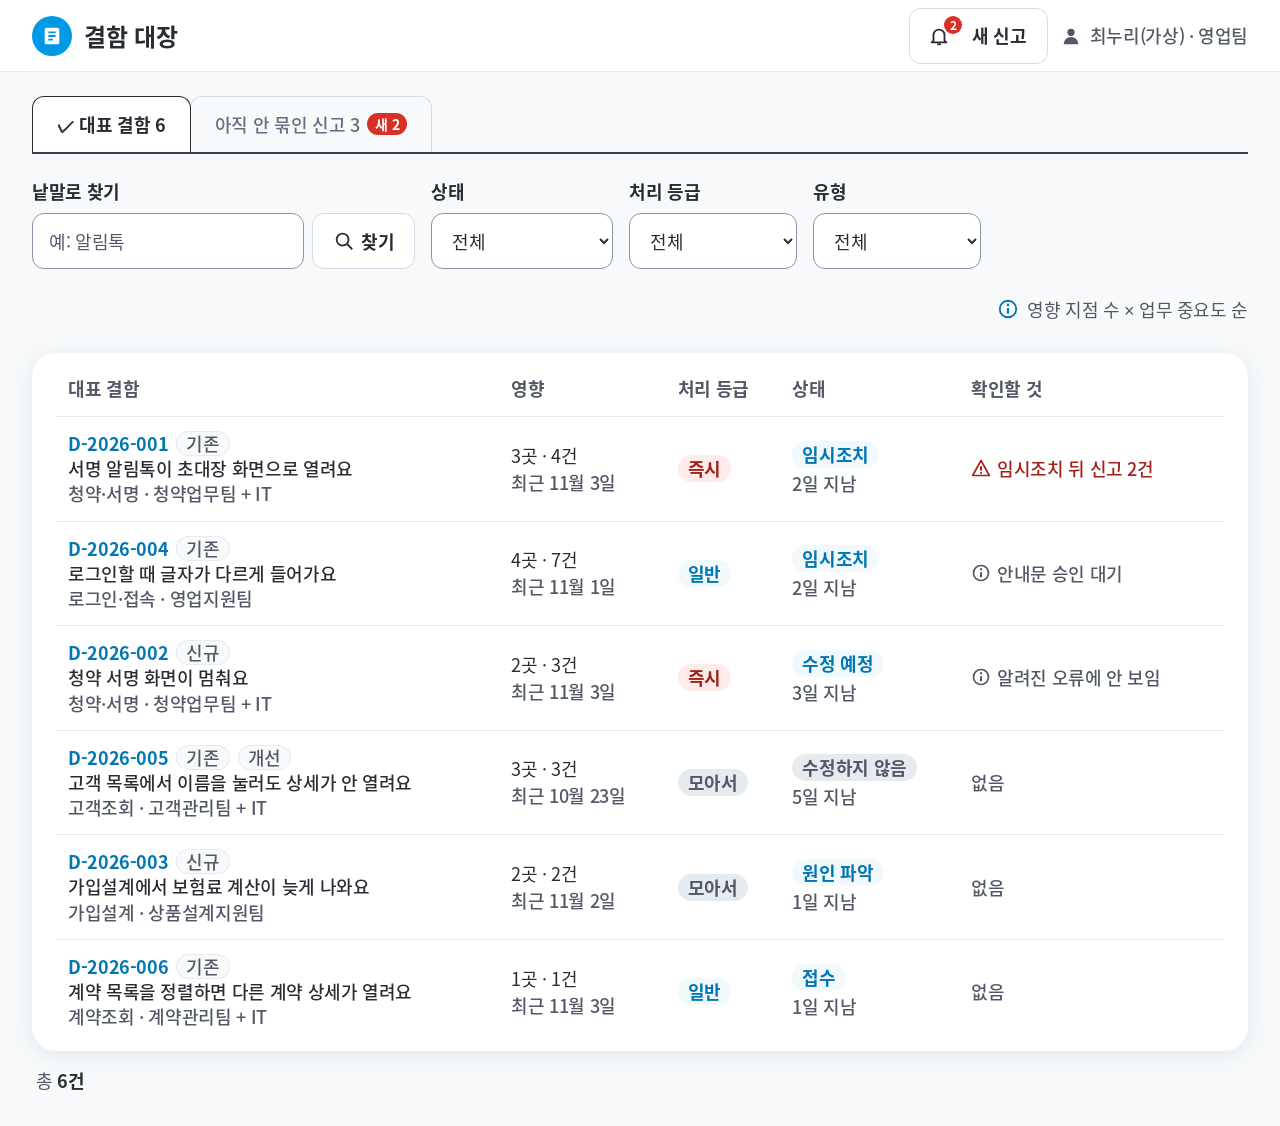
==== commit e83cf0a4: "feat(ledger): 대표 결함 목록·상세의 정보 배치 정리와 확인할 것 신호 - 목록 8열을 5열로: 유형·신·구·부서는 결함 칸 안 알약·작은 줄로 합치고, 영향(지점·건수" ====
--- a/src/main/resources/static/ledger.html
+++ b/src/main/resources/static/ledger.html
@@ -9,6 +9,7 @@
 <link rel="stylesheet" href="css/panel.css">
 <link rel="stylesheet" href="css/known.css">
 <link rel="stylesheet" href="css/ledger.css">
+<link rel="stylesheet" href="css/intake-quick.css">
 </head>
 <body class="ld-page" data-screen="ledger">
 <!-- 아이콘 모음 (외부 이미지 없이 인라인 SVG) -->
@@ -47,7 +48,6 @@
 
 <!-- ② 목록 (탭 → 필터 → 표 카드 → 총 건수). 내용은 js/ledger.js 가 그린다 -->
 <main class="ld-main" data-a11y="new">
-  <p class="ld-lead">같은 원인의 신고를 묶어 상태를 관리해요. 상태를 바꾸면 묶인 신고자에게 알림이 가요.</p>
   <div class="ld-tabs" role="tablist" aria-label="목록 고르기">
     <button type="button" role="tab" class="ld-tab" id="ld-tab-defects" data-tab="defects" aria-controls="ld-view">대표 결함 <span class="ld-count" id="ld-count-defects"></span></button>
     <button type="button" role="tab" class="ld-tab" id="ld-tab-unlinked" data-tab="unlinked" aria-controls="ld-view">아직 안 묶인 신고 <span class="ld-count" id="ld-count-unlinked"></span><span class="badge ld-tab-badge" id="ld-new-badge" data-a11y="badge" hidden></span></button>
@@ -85,6 +85,10 @@
 
 <script src="js/fixtures/users.js"></script>
 <script src="js/fixtures/defects.js"></script>
+<script src="js/fixtures/intake-diagnostics.js"></script>
+<script src="js/intake-demo-store.js"></script>
+<script src="js/intake-diagnostics-view.js"></script>
+<script src="js/intake-draft-rules.js"></script>
 <script src="js/api-client.js"></script>
 <script src="js/ledger.js"></script>
 <script>
--- a/src/main/resources/static/css/panel.css
+++ b/src/main/resources/static/css/panel.css
@@ -42,6 +42,7 @@
   --pn-choice-shadow: var(--sfa-quick-shadow);
   --pn-choice-shadow-hover: var(--sfa-quick-shadow-hover);
   --pn-panel-shadow: -8px 0 32px rgba(64, 96, 128, .18);
+  --pn-dlg-shadow: 0 8px 32px rgba(64, 96, 128, .18);   /* 가운데 대화상자(S4): 패널 그림자와 같은 색·세기 */
   --pn-scrim: rgba(41, 45, 51, .2);
 }
 
@@ -143,13 +144,13 @@
 /* AI 전달 내용 미리보기 (마스킹 발생 시 자동 펼침) */
 .pn-details { margin: 16px 0 0; background: var(--pn-bg); border: 0; border-radius: var(--pn-card-radius);
   box-shadow: var(--pn-card-shadow); overflow: hidden; }
-.pn-details summary { display: flex; align-items: center; gap: 12px; min-height: var(--pn-btn-h); padding: 0 24px; font-weight: 700;
+.pn-details > summary { display: flex; align-items: center; gap: 12px; min-height: var(--pn-btn-h); padding: 0 24px; font-weight: 700;
   color: var(--pn-accent); cursor: pointer; list-style: none; }
-.pn-details summary::-webkit-details-marker { display: none; }
-.pn-details summary::after { content: ""; flex: none; margin-left: auto; width: 10px; height: 10px;
+.pn-details > summary::-webkit-details-marker { display: none; }
+.pn-details > summary::after { content: ""; flex: none; margin-left: auto; width: 10px; height: 10px;
   border-right: 2px solid currentColor; border-bottom: 2px solid currentColor; transform: translateY(-3px) rotate(45deg); }
-.pn-details[open] summary::after { transform: translateY(3px) rotate(-135deg); }
-.pn-details[open] summary { border-bottom: 1px solid var(--pn-line-soft); }
+.pn-details[open] > summary::after { transform: translateY(3px) rotate(-135deg); }
+.pn-details[open] > summary { border-bottom: 1px solid var(--pn-line-soft); }
 .pn-details .pn-rows { margin: 0; padding: 16px 24px; }
 .pn-mask { padding: 0 4px; border-radius: 4px; background: var(--pn-selected-bg); outline: 1px dashed var(--pn-accent); font-weight: 700; }
 .pn-tag { display: inline-block; margin-left: 6px; padding: 0 10px; border: 0; border-radius: 999px;
@@ -184,9 +185,35 @@
 .pn-btn-out:hover { background: var(--pn-selected-bg); }
 
 
-/* ADR-017: 자동 정보와 상세 편집은 기존 펼침 카드 안으로 통합한다. */
-.pn-auto { margin-bottom: 20px; }
-.pn-auto + .pn-choices { margin-top: 16px; }
-.pn-edit-body { padding: 0 24px 24px; }
-.pn-review .pn-card-title { font-weight: 500; }
-.pn button:disabled { cursor: default; color: var(--pn-sub) !important; background: var(--pn-surface); border-color: var(--pn-line); }
+/* S2 완료·문의 모션 (ADR-020) */
+#intake-panel {
+  --pn-motion-fast: 220ms;
+  --pn-motion-step: 50ms;
+  --pn-motion-success: 440ms;
+  --pn-motion-dots: 960ms;
+  --pn-motion-ease: cubic-bezier(.2, .7, .3, 1);
+}
+.pn-sr-only {
+  position: absolute; width: 1px; height: 1px; overflow: hidden;
+  clip-path: inset(50%); white-space: nowrap;
+}
+.pn-success { display: flex; flex-direction: column; align-items: center; gap: 12px; text-align: center; }
+.pn-success-mark { width: 64px; height: 64px; background: var(--pn-ok); }
+.pn-success-mark svg { width: 32px; height: 32px; }
+@media (prefers-reduced-motion: no-preference) {
+  .pn:not(.pn-motion-off) .pn-receipt-enter .pn-success-mark {
+    animation: pn-success-in var(--pn-motion-success) var(--pn-motion-ease) both;
+  }
+  .pn:not(.pn-motion-off) .pn-receipt-enter .pn-success-mark svg {
+    animation: pn-success-draw var(--pn-motion-success) var(--pn-motion-ease) both;
+  }
+}
+@keyframes pn-success-in {
+  from { opacity: 0; transform: scale(.65); }
+  60% { opacity: 1; transform: scale(1.07); }
+  to { opacity: 1; transform: scale(1); }
+}
+@keyframes pn-success-draw {
+  from, 20% { stroke-dasharray: 24; stroke-dashoffset: 24; }
+  to { stroke-dasharray: 24; stroke-dashoffset: 0; }
+}
--- a/src/main/resources/static/css/ledger.css
+++ b/src/main/resources/static/css/ledger.css
@@ -44,6 +44,13 @@
   /* 글자 찾기 (REQ-LG-08, 0-3 "찾은 낱말 표시"): 연한 노랑 바탕 + 진한 글자 --pn-ink #292d33 (대비 약 12) */
   --ld-mark-bg: #fff0a8;
   --ld-search-w: 272px;                        /* 찾기 입력란 폭: 1280px 폭 기본 화면에서 필터 줄이 한 줄에 들어가게(디자인 리뷰) */
+  /* 확인할 것 신호 (02번 5-2절, 0-3 "확인할 것 신호"): 경고 = 경고 아이콘 + 진한 빨강 글자, 참고 = 정보 아이콘 + 보조 글자 */
+  --ld-flag-warn-ink: var(--pn-warn-ink);      /* #a1221a: 흰 바탕·#f2f9fd 위 대비 6 이상 */
+  --ld-flag-ink: var(--pn-sub);
+  --ld-flag-icon: 20px;
+  /* 정보 알약 (0-3 "정보 알약"): 신·구·유형 태그. 상태 알약과 구분되게 연한 바탕 + 안쪽 1px 선 + 보조 글자 */
+  --ld-info-bg: var(--pn-surface);
+  --ld-info-line: var(--pn-line-soft);
 }
 
 /* SFA 홈은 화면 고정(스크롤 없음)이지만 결함 대장은 문서처럼 세로로 스크롤한다 */
@@ -68,7 +75,6 @@
 
 /* ---- ② 목록 ---- */
 .ld-main { max-width: var(--ld-max-w); margin: 0 auto; padding: 24px var(--ld-gutter) 32px; }
-.ld-lead { margin: 0 0 20px; color: var(--ld-sub); }
 
 /* 탭: 홈 공지 탭 구조(위 모서리 12px, 1px 연한 테두리, 선택 탭 흰 바탕·굵게)를 18px·56px로. 선택은 ✓ 로도 알림 */
 .ld-tabs { display: flex; gap: 0; border-bottom: 2px solid var(--ld-tab-rule); }
@@ -126,6 +132,19 @@
 .ld-tag.is-warn { background: var(--ld-tag-warn-bg); color: var(--ld-tag-warn-ink); }
 .ld-tag.is-ok { background: var(--ld-tag-ok-bg); color: var(--ld-tag-ok-ink); }
 .ld-tag.is-dim { background: var(--ld-tag-dim-bg); color: var(--ld-tag-dim-ink); }
+.ld-tag.is-info { background: var(--ld-info-bg); box-shadow: inset 0 0 0 1px var(--ld-info-line); color: var(--ld-sub); font-weight: 500; }
+
+/* 결함 칸: ID + 신·구·유형 정보 알약 / 제목 / 작은 보조 줄(업무 · 담당 부서). 보조 줄도 18px(본문 18px 이상) */
+.ld-idline { display: flex; flex-wrap: wrap; align-items: center; gap: 2px 8px; }
+.ld-idline .ld-id { display: inline; }
+.ld-sub { display: block; color: var(--ld-sub); font-weight: 500; }
+.ld-table td > .ld-tag + .ld-sub { margin-top: 2px; }
+/* 확인할 것 신호: 바탕·테두리 없이 아이콘 + 글자 한 줄씩 (알약처럼 보이지 않게) */
+.ld-flags { margin: 0; padding: 0; list-style: none; }
+.ld-flags li { display: flex; align-items: flex-start; gap: 6px; color: var(--ld-flag-ink); font-weight: 500; }
+.ld-flags li.is-warn { color: var(--ld-flag-warn-ink); }
+.ld-page .ld-flags svg { width: var(--ld-flag-icon); height: var(--ld-flag-icon); margin-top: 3px; color: currentColor; }
+.ld-table .ld-flag-cell { min-width: 220px; }
 
 /* 아직 안 묶인 신고 줄의 [묶기] 보조 버튼 */
 .ld-table .pn-btn-2 { min-width: 96px; white-space: nowrap; }
@@ -142,6 +161,16 @@
 .ld-reports li:first-child { padding-top: 0; }
 .ld-reports li:last-child { padding-bottom: 0; }
 .ld-reports .ld-who { display: block; color: var(--ld-sub); }
+.ld-reports-sum { margin: 0 0 12px; padding-bottom: 12px; border-bottom: 1px solid var(--ld-line-soft); }
+.ld-reports .ld-materials { margin-top: 8px; box-shadow: inset 0 0 0 1px var(--ld-line-soft); }
+/* 패널 머리 요약 두 줄 (요약 카드 대신) */
+.ld-panel-meta { display: flex; flex-wrap: wrap; align-items: center; gap: 4px 10px; margin-bottom: 4px; }
+.ld-panel .ld-panel-meta2 { margin: 0 0 16px; }
+.ld-panel .ld-progress { margin-bottom: 12px; }
+.ld-flag-note .ld-flags { margin-top: 4px; }
+/* 원인과 상태 이력: 사유가 적힌 마지막 이력을 위에 한 줄로 */
+.ld-reason { margin: 0 0 12px; padding-bottom: 12px; border-bottom: 1px solid var(--ld-line-soft); }
+.ld-reason b { display: block; }
 .ld-panel .pn-foot .pn-btn { display: inline-flex; align-items: center; justify-content: center; gap: 8px; }
 .ld-panel .pn-foot .pn-btn-2 { flex: none; display: inline-flex; align-items: center; justify-content: center; gap: 8px; }
 
--- a/src/main/resources/static/css/intake-quick.css
+++ b/src/main/resources/static/css/intake-quick.css
@@ -0,0 +1,57 @@
+/* ADR-019. 카드, 입력란, 알약, 펼침 영역은 접수 패널의 토큰을 재사용한다. */
+#intake-panel { --pq-wide: 760px; }
+.pq-grid { display: grid; grid-template-columns: repeat(2, minmax(0, 1fr)); gap: 12px; }
+.pq-details .pq-details-body { padding: 16px 24px; }
+.pq-details-body > :first-child { margin-top: 0; }
+.pq-details-body > :last-child { margin-bottom: 0; }
+.pq-details .pn-rows { padding: 0; }
+.pq-details .pn-chip, .pq-actions .pn-btn-2 { min-width: 0; }
+.pq-actions .pn-btn-2 + .pn-btn-2 { margin-left: 8px; }
+.pq-wide-toggle, .pq-status { margin-top: 16px; }
+#pn-mode-toggle { min-width: 0; padding: 0 12px; color: var(--pn-accent); white-space: nowrap; }
+.pq-related { margin-top: 16px; }
+.pq-related:empty { display: none; }
+.pq-inline-guide { background: var(--pn-info-bg); border: 1px solid var(--pn-info-edge); box-shadow: none; }
+.pq-inline-guide > summary { padding-block: 12px; color: var(--pn-ink); }
+.pq-guide-summary { display: grid; gap: 2px; font-weight: 400; }
+.pq-guide-more { color: var(--pn-accent); font-weight: 700; }
+.pq-related-case + .pq-related-case { margin-top: 16px; padding-top: 16px; border-top: 1px solid var(--pn-line-soft); }
+.pq-details-body > .pn-details { box-shadow: none; border: 1px solid var(--pn-line); }
+.pq-guide-steps { margin: 0 0 12px; padding-left: 1.5em; }
+.pq-urgency { display: grid; grid-template-columns: repeat(2, minmax(0, 1fr)); }
+.pq-urgency .pn-chip { width: 100%; padding: 8px; line-height: 1.35; }
+.pq-urgency .pn-chip[aria-pressed="true"] { padding: 7px; }
+#pn-body .pn-card, #kn-body .pq-followup { overflow-wrap: anywhere; }
+#kn-body .pq-followup .pn-btn-2 { min-width: 0; }
+.pq-followup .pn-chips { margin-bottom: 12px; }
+@media (min-width: 1280px) {
+  #intake-panel.pq-wide { width: var(--pq-wide); }
+}
+@media (max-width: 1279.98px) {
+  .pq-wide-toggle { display: none; }
+}
+@media (max-width: 480px) {
+  #intake-panel.pq-mode-switch .pn-head { gap: 8px; padding-inline: 16px; }
+  #intake-panel.pq-mode-switch .pn-head > .pn-ico,
+  #intake-panel.pq-mode-switch #pn-close span { display: none; }
+  #intake-panel.pq-mode-switch #pn-close { padding-inline: 12px; }
+  .pq-summary .pn-rows dt { flex-basis: 86px; }
+  .pq-grid { grid-template-columns: minmax(0, 1fr); gap: 0; }
+  .pq-actions .pn-btn-2 + .pn-btn-2 { margin: 8px 0 0; }
+  .pq-actions .pn-btn-2 { width: 100%; }
+}
+
+/* 확인한 이미지와 편집 중인 이미지의 영역을 구분한다. */
+.pq-image-stage { position: relative; width: fit-content; max-width: 100%; margin: 12px 0; }
+.pq-image-editor, .pq-image-preview {
+  display: block; max-width: 100%; height: auto; border: 1px solid var(--pn-line); border-radius: var(--pn-btn-radius);
+}
+.pq-image-editor { cursor: crosshair; touch-action: none; }
+.pq-image-selection { position: absolute; border: 2px dashed var(--pn-accent); background: var(--pn-scrim); pointer-events: none; }
+.pq-image-tools { display: flex; flex-wrap: wrap; gap: 8px; margin: 12px 0; }
+.pq-attachment .pn-btn-2 { min-width: 0; margin: 8px 8px 0 0; }
+.pq-attachment .pq-image-tools .pn-btn-2 { margin: 0; padding-inline: 12px; }
+.pq-image-tools [aria-pressed="true"] { border-color: var(--pn-accent); color: var(--pn-accent); }
+.pq-attachment .pn-input[type="file"] { margin-bottom: 12px; padding-block: 10px; }
+.pq-attachment .pn-input::file-selector-button { font: inherit; margin-inline-end: 8px; }
+.pq-attachment .pq-image-preview { margin-bottom: 12px; }
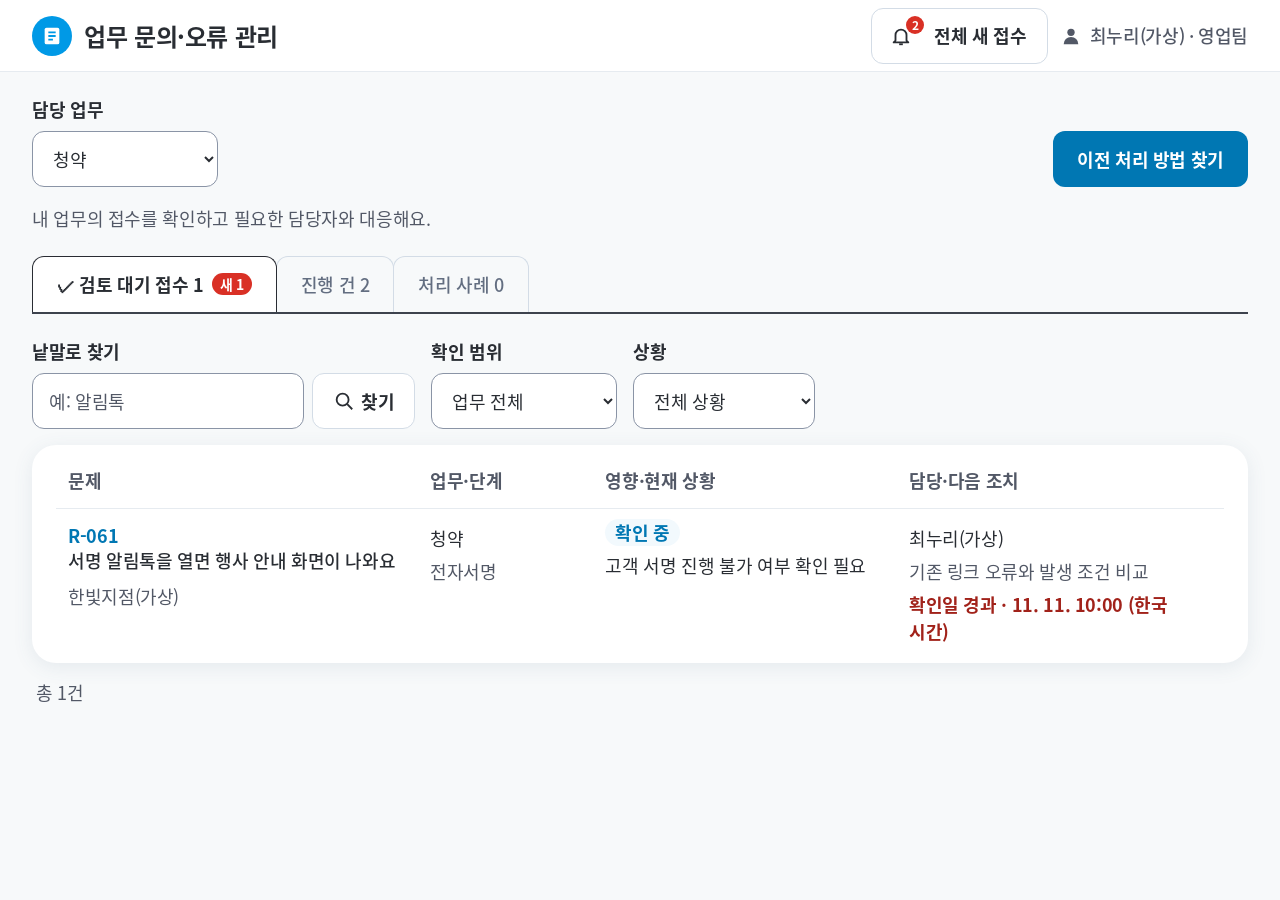
==== commit 4b6c60f5: "feat(ledger): 업무별 공동 대응과 이전 처리 방법 안내 구현 Refs: REQ-LG-09, REQ-LG-10, ADR-023, ADR-024  Co-Authored-By" ====
--- a/src/main/resources/static/ledger.html
+++ b/src/main/resources/static/ledger.html
@@ -3,7 +3,7 @@
 <head>
 <meta charset="utf-8">
 <meta name="viewport" content="width=device-width, initial-scale=1">
-<title>결함 대장</title>
+<title>업무 문의·오류 관리</title>
 <link rel="stylesheet" href="css/sfa-tokens.css">
 <link rel="stylesheet" href="css/app.css">
 <link rel="stylesheet" href="css/panel.css">
@@ -31,7 +31,7 @@
 <!-- ① 페이지 머리 (SFA 밖 화면: SFA 헤더·파란 탭 바를 흉내 내지 않는다, 06번 0절 3항) -->
 <header class="ld-top" data-a11y="new">
   <span class="pn-ico"><svg aria-hidden="true"><use href="#i-ledger"/></svg></span>
-  <h1 class="ld-brand">결함 대장</h1>
+  <h1 class="ld-brand">업무 문의·오류 관리</h1>
   <!-- 새 신고 알림 (ADR-017): S1 알림 아이콘 + 숫자 배지, 누르면 S1 알림 팝업 모양의 새 신고 목록 -->
   <div class="ld-alarm-wrap">
     <button type="button" class="pn-btn-2 ld-alarm" id="ld-alarm" aria-haspopup="true" aria-expanded="false" aria-controls="ld-alarm-pop">
@@ -48,9 +48,12 @@
 
 <!-- ② 목록 (탭 → 필터 → 표 카드 → 총 건수). 내용은 js/ledger.js 가 그린다 -->
 <main class="ld-main" data-a11y="new">
+  <div id="wf-toolbar"></div>
+  <section id="wf-ai" class="ld-card wf-ai" aria-label="이전 처리 방법 찾기" hidden></section>
   <div class="ld-tabs" role="tablist" aria-label="목록 고르기">
-    <button type="button" role="tab" class="ld-tab" id="ld-tab-defects" data-tab="defects" aria-controls="ld-view">대표 결함 <span class="ld-count" id="ld-count-defects"></span></button>
-    <button type="button" role="tab" class="ld-tab" id="ld-tab-unlinked" data-tab="unlinked" aria-controls="ld-view">아직 안 묶인 신고 <span class="ld-count" id="ld-count-unlinked"></span><span class="badge ld-tab-badge" id="ld-new-badge" data-a11y="badge" hidden></span></button>
+    <button type="button" role="tab" class="ld-tab" id="ld-tab-unlinked" data-tab="unlinked" aria-controls="ld-view">검토 대기 접수 <span class="ld-count" id="ld-count-unlinked"></span><span class="badge ld-tab-badge" id="ld-new-badge" data-a11y="badge" hidden></span></button>
+    <button type="button" role="tab" class="ld-tab" id="ld-tab-defects" data-tab="defects" aria-controls="ld-view">진행 건 <span class="ld-count" id="ld-count-defects"></span></button>
+    <button type="button" role="tab" class="ld-tab" id="ld-tab-cases" data-tab="cases" aria-controls="ld-view">처리 사례 <span class="ld-count" id="ld-count-cases"></span></button>
   </div>
   <section class="ld-view" id="ld-view" role="tabpanel"></section>
 </main>
@@ -90,6 +93,9 @@
 <script src="js/intake-diagnostics-view.js"></script>
 <script src="js/intake-draft-rules.js"></script>
 <script src="js/api-client.js"></script>
+<script src="js/fixtures/ledger-workflow.js"></script>
+<script src="js/ledger-api.js"></script>
+<script src="js/ledger-workflow.js"></script>
 <script src="js/ledger.js"></script>
 <script>
   // ?selftest=1 일 때만 화면 자체 검사를 불러온다 (docs/06-ui-spec.md 11절)
--- a/src/main/resources/static/css/ledger.css
+++ b/src/main/resources/static/css/ledger.css
@@ -44,13 +44,6 @@
   /* 글자 찾기 (REQ-LG-08, 0-3 "찾은 낱말 표시"): 연한 노랑 바탕 + 진한 글자 --pn-ink #292d33 (대비 약 12) */
   --ld-mark-bg: #fff0a8;
   --ld-search-w: 272px;                        /* 찾기 입력란 폭: 1280px 폭 기본 화면에서 필터 줄이 한 줄에 들어가게(디자인 리뷰) */
-  /* 확인할 것 신호 (02번 5-2절, 0-3 "확인할 것 신호"): 경고 = 경고 아이콘 + 진한 빨강 글자, 참고 = 정보 아이콘 + 보조 글자 */
-  --ld-flag-warn-ink: var(--pn-warn-ink);      /* #a1221a: 흰 바탕·#f2f9fd 위 대비 6 이상 */
-  --ld-flag-ink: var(--pn-sub);
-  --ld-flag-icon: 20px;
-  /* 정보 알약 (0-3 "정보 알약"): 신·구·유형 태그. 상태 알약과 구분되게 연한 바탕 + 안쪽 1px 선 + 보조 글자 */
-  --ld-info-bg: var(--pn-surface);
-  --ld-info-line: var(--pn-line-soft);
 }
 
 /* SFA 홈은 화면 고정(스크롤 없음)이지만 결함 대장은 문서처럼 세로로 스크롤한다 */
@@ -75,6 +68,7 @@
 
 /* ---- ② 목록 ---- */
 .ld-main { max-width: var(--ld-max-w); margin: 0 auto; padding: 24px var(--ld-gutter) 32px; }
+.ld-lead { margin: 0 0 20px; color: var(--ld-sub); }
 
 /* 탭: 홈 공지 탭 구조(위 모서리 12px, 1px 연한 테두리, 선택 탭 흰 바탕·굵게)를 18px·56px로. 선택은 ✓ 로도 알림 */
 .ld-tabs { display: flex; gap: 0; border-bottom: 2px solid var(--ld-tab-rule); }
@@ -132,19 +126,6 @@
 .ld-tag.is-warn { background: var(--ld-tag-warn-bg); color: var(--ld-tag-warn-ink); }
 .ld-tag.is-ok { background: var(--ld-tag-ok-bg); color: var(--ld-tag-ok-ink); }
 .ld-tag.is-dim { background: var(--ld-tag-dim-bg); color: var(--ld-tag-dim-ink); }
-.ld-tag.is-info { background: var(--ld-info-bg); box-shadow: inset 0 0 0 1px var(--ld-info-line); color: var(--ld-sub); font-weight: 500; }
-
-/* 결함 칸: ID + 신·구·유형 정보 알약 / 제목 / 작은 보조 줄(업무 · 담당 부서). 보조 줄도 18px(본문 18px 이상) */
-.ld-idline { display: flex; flex-wrap: wrap; align-items: center; gap: 2px 8px; }
-.ld-idline .ld-id { display: inline; }
-.ld-sub { display: block; color: var(--ld-sub); font-weight: 500; }
-.ld-table td > .ld-tag + .ld-sub { margin-top: 2px; }
-/* 확인할 것 신호: 바탕·테두리 없이 아이콘 + 글자 한 줄씩 (알약처럼 보이지 않게) */
-.ld-flags { margin: 0; padding: 0; list-style: none; }
-.ld-flags li { display: flex; align-items: flex-start; gap: 6px; color: var(--ld-flag-ink); font-weight: 500; }
-.ld-flags li.is-warn { color: var(--ld-flag-warn-ink); }
-.ld-page .ld-flags svg { width: var(--ld-flag-icon); height: var(--ld-flag-icon); margin-top: 3px; color: currentColor; }
-.ld-table .ld-flag-cell { min-width: 220px; }
 
 /* 아직 안 묶인 신고 줄의 [묶기] 보조 버튼 */
 .ld-table .pn-btn-2 { min-width: 96px; white-space: nowrap; }
@@ -161,16 +142,6 @@
 .ld-reports li:first-child { padding-top: 0; }
 .ld-reports li:last-child { padding-bottom: 0; }
 .ld-reports .ld-who { display: block; color: var(--ld-sub); }
-.ld-reports-sum { margin: 0 0 12px; padding-bottom: 12px; border-bottom: 1px solid var(--ld-line-soft); }
-.ld-reports .ld-materials { margin-top: 8px; box-shadow: inset 0 0 0 1px var(--ld-line-soft); }
-/* 패널 머리 요약 두 줄 (요약 카드 대신) */
-.ld-panel-meta { display: flex; flex-wrap: wrap; align-items: center; gap: 4px 10px; margin-bottom: 4px; }
-.ld-panel .ld-panel-meta2 { margin: 0 0 16px; }
-.ld-panel .ld-progress { margin-bottom: 12px; }
-.ld-flag-note .ld-flags { margin-top: 4px; }
-/* 원인과 상태 이력: 사유가 적힌 마지막 이력을 위에 한 줄로 */
-.ld-reason { margin: 0 0 12px; padding-bottom: 12px; border-bottom: 1px solid var(--ld-line-soft); }
-.ld-reason b { display: block; }
 .ld-panel .pn-foot .pn-btn { display: inline-flex; align-items: center; justify-content: center; gap: 8px; }
 .ld-panel .pn-foot .pn-btn-2 { flex: none; display: inline-flex; align-items: center; justify-content: center; gap: 8px; }
 
@@ -231,3 +202,74 @@
 /* 대화상자의 AI 후보 선택 버튼: 글자 2줄 선택 버튼 + 셋째 줄 이유 */
 .ld-dlg .pn-choice .ld-choice-why { color: var(--ld-sub); font-weight: 500; }
 .ld-dlg .pn-choice[aria-pressed="true"] .ld-choice-why { color: var(--ld-ink); }
+
+/* ADR-023: 공용 카드·입력·표 토큰을 사용하는 공동 대응 화면. */
+.wf-scope, .wf-actions, .wf-heading, .wf-question-row { display: flex; flex-wrap: wrap; align-items: center; gap: 12px; }
+.wf-scope { justify-content: space-between; align-items: flex-end; }
+.wf-scope > .pn-btn, .wf-question-row > .pn-btn { flex: none; width: auto; min-width: 144px; }
+.wf-actions > .pn-btn, .wf-actions > .pn-btn-2, .wf-card > .pn-btn-2 { flex: none; margin-right: 8px; }
+.wf-heading { justify-content: space-between; }
+.wf-heading h2 { margin: 0; font-size: var(--pn-title); }
+#wf-toolbar { margin-bottom: 24px; }
+.wf-ai { padding: 24px; margin-bottom: 24px; }
+.wf-ai label { display: block; margin: 16px 0 8px; font-weight: 700; }
+.wf-ai .wf-actions { margin-top: 16px; }
+.wf-question-row input { flex: 1; min-width: 240px; }
+.wf-question-row input, .wf-card input:not([type="checkbox"]), .wf-card select, .wf-card textarea {
+  min-height: var(--pn-btn-h); width: 100%; padding: 12px 16px; border: 1px solid var(--ld-field-line);
+  border-radius: var(--ld-btn-radius); background: var(--ld-bg); box-sizing: border-box;
+}
+.wf-question-row input { width: auto; }
+.wf-card textarea { resize: vertical; line-height: 1.5; }
+.wf-card h4 { margin: 0 0 12px; font-size: var(--pn-text); }
+.wf-card p { white-space: pre-wrap; overflow-wrap: anywhere; }
+.wf-card .wf-actions { margin-top: 16px; }
+.wf-ai .wf-card { margin-top: 20px; }
+.wf-guidance { margin-top: 24px; padding-top: 24px; border-top: 1px solid var(--ld-line-soft); }
+.wf-guidance .wf-answer-lead { margin: 16px 0 12px; font-size: var(--pn-title); line-height: 1.5; max-width: 48em; }
+.wf-guidance > p, .wf-guide-step p { max-width: 64em; margin: 0; line-height: 1.7; }
+.wf-guide-step { margin-top: 24px; }
+.wf-guide-step h4 { margin: 0 0 8px; font-size: var(--pn-text); }
+.wf-guide-step ol { margin: 0; padding-left: 28px; }
+.wf-guide-step li { margin-top: 8px; padding-left: 4px; line-height: 1.7; }
+.wf-evidence { margin-top: 24px; padding-top: 16px; border-top: 1px solid var(--ld-line-soft); }
+.wf-ai .wf-details { margin-top: 20px; }
+.wf-clarify { margin-top: 24px; padding-top: 20px; border-top: 1px solid var(--ld-line-soft); }
+.wf-clarify h3 { font-size: var(--pn-title); margin: 0 0 12px; }
+.wf-related-record { padding: 16px 0; }
+.wf-related-record p { margin: 0 0 8px; }
+.wf-filters { align-items: flex-end; }
+.wf-table { overflow: hidden; }
+.wf-table .ld-table { table-layout: fixed; }
+.wf-table th:first-child { width: 31%; }
+.wf-table th:nth-child(2) { width: 15%; }
+.wf-table th:nth-child(3) { width: 26%; }
+.wf-table td { overflow-wrap: anywhere; vertical-align: top; }
+.wf-table td p { margin: 6px 0 0; }
+.wf-table .ld-open { width: 100%; text-align: left; }
+.wf-warning { color: var(--pn-warn-ink); font-weight: 700; }
+.wf-summary { display: flex; flex-wrap: wrap; gap: 8px; margin: 12px 0; }
+.wf-impact { font-weight: 700; }
+.wf-details > :not(summary) { margin: 16px 0 0; }
+.wf-source { padding: 16px 0; border-bottom: 1px solid var(--ld-line-soft); }
+.wf-source p { margin: 0 0 8px; }
+.wf-compare { display: grid; grid-template-columns: 1fr 1fr; gap: 24px; }
+.wf-compare > div { min-width: 0; }
+.wf-check { display: flex; align-items: flex-start; gap: 12px; min-height: var(--pn-btn-h); margin: 16px 0; }
+.wf-check input { width: 24px; height: 24px; flex: none; margin: 3px 0; }
+.wf-message { color: var(--ld-accent); font-weight: 700; }
+.pn.ld-panel { width: 760px; }
+.ld-panel .pn-foot { flex-wrap: wrap; gap: 12px; }
+.ld-panel .pn-foot > button { min-width: 0; }
+.wf-card .pn-field { margin-top: 16px; }
+@media (max-width: 1279px) { .pn.ld-panel { width: 100%; } }
+@media (max-width: 720px) {
+  .ld-top { flex-wrap: wrap; padding-top: 12px; padding-bottom: 12px; }
+  .ld-brand { flex-basis: calc(100% - 64px); }
+  .ld-tabs { flex-wrap: wrap; }
+  .ld-page .ld-tab { padding: 0 12px; }
+  .wf-table { overflow: auto; }
+  .wf-table .ld-table { min-width: 680px; }
+  .wf-compare { grid-template-columns: 1fr; }
+  .wf-question-row input { min-width: 0; flex-basis: 100%; }
+}
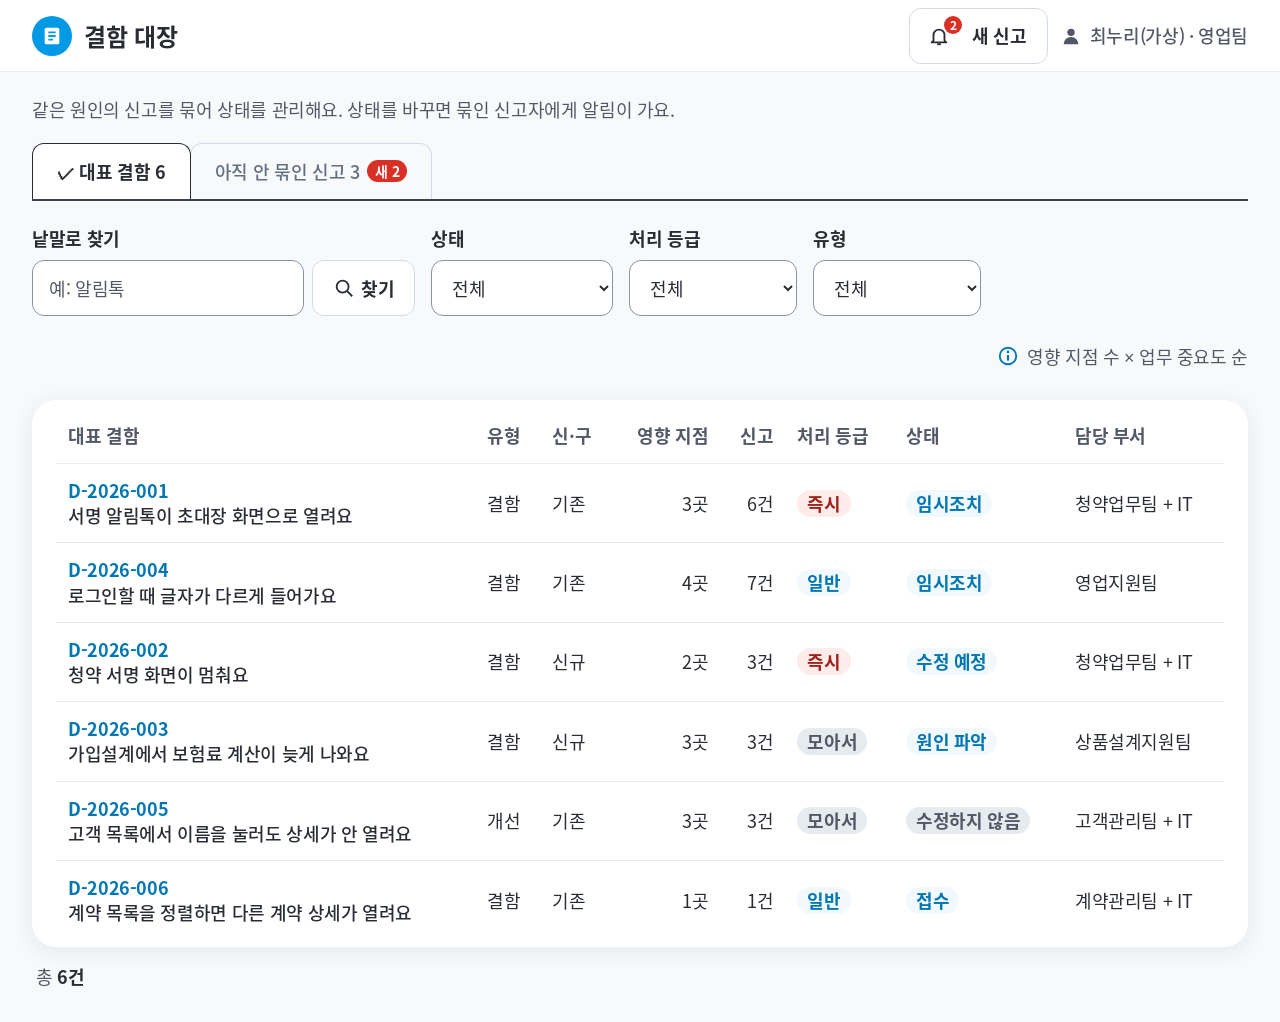
==== commit 73caff94: "feat(intake): 전자서명 오류 E2E를 위한 AI 되묻기·접수 인계·규칙 후보 구현 AI 문의가 확인 항목을 최대 3개 되묻고 임시 방법 결과를 받는다. 확인한 사실은 접" ====
--- a/src/main/resources/static/ledger.html
+++ b/src/main/resources/static/ledger.html
@@ -3,7 +3,7 @@
 <head>
 <meta charset="utf-8">
 <meta name="viewport" content="width=device-width, initial-scale=1">
-<title>업무 문의·오류 관리</title>
+<title>결함 대장</title>
 <link rel="stylesheet" href="css/sfa-tokens.css">
 <link rel="stylesheet" href="css/app.css">
 <link rel="stylesheet" href="css/panel.css">
@@ -31,7 +31,7 @@
 <!-- ① 페이지 머리 (SFA 밖 화면: SFA 헤더·파란 탭 바를 흉내 내지 않는다, 06번 0절 3항) -->
 <header class="ld-top" data-a11y="new">
   <span class="pn-ico"><svg aria-hidden="true"><use href="#i-ledger"/></svg></span>
-  <h1 class="ld-brand">업무 문의·오류 관리</h1>
+  <h1 class="ld-brand">결함 대장</h1>
   <!-- 새 신고 알림 (ADR-017): S1 알림 아이콘 + 숫자 배지, 누르면 S1 알림 팝업 모양의 새 신고 목록 -->
   <div class="ld-alarm-wrap">
     <button type="button" class="pn-btn-2 ld-alarm" id="ld-alarm" aria-haspopup="true" aria-expanded="false" aria-controls="ld-alarm-pop">
@@ -48,12 +48,10 @@
 
 <!-- ② 목록 (탭 → 필터 → 표 카드 → 총 건수). 내용은 js/ledger.js 가 그린다 -->
 <main class="ld-main" data-a11y="new">
-  <div id="wf-toolbar"></div>
-  <section id="wf-ai" class="ld-card wf-ai" aria-label="이전 처리 방법 찾기" hidden></section>
+  <p class="ld-lead">같은 원인의 신고를 묶어 상태를 관리해요. 상태를 바꾸면 묶인 신고자에게 알림이 가요.</p>
   <div class="ld-tabs" role="tablist" aria-label="목록 고르기">
-    <button type="button" role="tab" class="ld-tab" id="ld-tab-unlinked" data-tab="unlinked" aria-controls="ld-view">검토 대기 접수 <span class="ld-count" id="ld-count-unlinked"></span><span class="badge ld-tab-badge" id="ld-new-badge" data-a11y="badge" hidden></span></button>
-    <button type="button" role="tab" class="ld-tab" id="ld-tab-defects" data-tab="defects" aria-controls="ld-view">진행 건 <span class="ld-count" id="ld-count-defects"></span></button>
-    <button type="button" role="tab" class="ld-tab" id="ld-tab-cases" data-tab="cases" aria-controls="ld-view">처리 사례 <span class="ld-count" id="ld-count-cases"></span></button>
+    <button type="button" role="tab" class="ld-tab" id="ld-tab-defects" data-tab="defects" aria-controls="ld-view">대표 결함 <span class="ld-count" id="ld-count-defects"></span></button>
+    <button type="button" role="tab" class="ld-tab" id="ld-tab-unlinked" data-tab="unlinked" aria-controls="ld-view">아직 안 묶인 신고 <span class="ld-count" id="ld-count-unlinked"></span><span class="badge ld-tab-badge" id="ld-new-badge" data-a11y="badge" hidden></span></button>
   </div>
   <section class="ld-view" id="ld-view" role="tabpanel"></section>
 </main>
@@ -92,10 +90,10 @@
 <script src="js/intake-demo-store.js"></script>
 <script src="js/intake-diagnostics-view.js"></script>
 <script src="js/intake-draft-rules.js"></script>
+<script src="js/fixtures/intake.js"></script>
+<script src="js/fixtures/intake-assistant.js"></script>
+<script src="js/intake-facts.js"></script>
 <script src="js/api-client.js"></script>
-<script src="js/fixtures/ledger-workflow.js"></script>
-<script src="js/ledger-api.js"></script>
-<script src="js/ledger-workflow.js"></script>
 <script src="js/ledger.js"></script>
 <script>
   // ?selftest=1 일 때만 화면 자체 검사를 불러온다 (docs/06-ui-spec.md 11절)
--- a/src/main/resources/static/css/panel.css
+++ b/src/main/resources/static/css/panel.css
@@ -217,3 +217,17 @@
   from, 20% { stroke-dasharray: 24; stroke-dashoffset: 24; }
   to { stroke-dasharray: 24; stroke-dashoffset: 0; }
 }
+
+/* 두 갈래 진행 표시 (ADR-025, 06번 0-3절 "두 갈래 진행 표시"): 정의 목록 줄처럼 1px 연한 선으로 나누고,
+   답은 문구 미리보기 상자(#f7f9fa·16px·테두리 없음). 새 색·아이콘 없이 글자로만 뜻을 전한다. */
+.nt-tracks { margin: 12px 0 0; }
+.nt-track { padding: 16px 0 0; }
+.nt-track + .nt-track { margin: 16px 0 0; border-top: 1px solid var(--pn-line-soft); }
+.nt-tracks .nt-track:first-child { padding-top: 0; }
+.nt-track .nt-q { margin: 0 0 8px; font-weight: 700; }
+.nt-track .nt-a { margin: 0; padding: 12px 16px; background: var(--pn-surface); border-radius: var(--pn-note-radius); }
+.nt-track .nt-sub { margin: 8px 0 0; color: var(--pn-sub); }
+/* 안내 상자 안 정의 목록: 굵은 제목과 띄우고 상자 아래 여백이 겹치지 않게 */
+.pn-note .pn-rows { margin: 8px 0 0; }
+/* 결함 ID 등 하이픈에서 줄이 바뀌지 않게 */
+.pn-nowrap { white-space: nowrap; }
--- a/src/main/resources/static/css/known.css
+++ b/src/main/resources/static/css/known.css
@@ -10,7 +10,6 @@
   --kn-tab-ink: var(--sfa-tab-color);          /* #636e81: 홈 안 고른 탭 글자 (#f7f9fa 대비 4.88) */
   --kn-tab-radius: var(--sfa-tab-radius);      /* 12px: 홈 탭 위 모서리 */
   --kn-target-ring: var(--pn-accent);          /* 알림·요약 줄에서 연 카드: 선택 카드와 같은 2px #0077b3 */
-  --kn-stage-dt: 150px;                        /* 받은 알림 시각 칸 */
 }
 
 /* ---- 공지 카드 요약 줄 (진입점, 기존 공지 목록 줄 .board li 모양 그대로: 48px·14px) ---- */
@@ -55,25 +54,21 @@
 
 .kn .kn-none { margin: 16px 0 0; color: var(--pn-sub); }
 .kn-empty { text-align: center; }
-.kn-alarms dt { flex-basis: var(--kn-stage-dt); }
 
-/* 기본은 상태·행동 한 번씩, 상세는 보조 버튼 토큰의 펼침 영역. */
-.kn-action { margin: 12px 0; }
-.kn-action > b { color: var(--pn-ink); }
-.kn-action > p { margin: 6px 0 0; }
-.kn-details, .kn-history, .kn-finished { margin-top: 16px; }
-.kn details > summary { display: flex; min-height: var(--pn-btn-h); align-items: center;
-  justify-content: space-between; gap: 12px; padding: 12px 16px; border: 1px solid var(--kn-tab-line);
-  border-radius: var(--pn-btn-radius); color: var(--pn-ink); background: var(--pn-bg);
-  font-weight: 500; cursor: pointer; list-style: none; }
-.kn details > summary::-webkit-details-marker { display: none; }
-.kn details > summary::after { content: "＋"; flex: none; color: var(--pn-accent); }
-.kn details[open] > summary::after { content: "−"; }
-.kn details > summary:focus-visible { outline: 3px solid var(--pn-accent); outline-offset: 2px; }
-.kn-detail-body { padding-top: 16px; }
-.kn-full-notice { margin-top: 16px; }
-.kn-full-notice > p { margin: 6px 0 0; }
-.kn-metoo { width: 100%; margin-top: 16px; }
-.kn .kn-proxy-name { margin: 0 0 8px; color: var(--pn-sub); }
-.kn-finished > ul { margin-top: 16px; }
-.kn-history > .pn-card { margin-top: 16px; }
+/* ---- ADR-025: 카드는 세 질문만, 나머지는 [자세히 보기] ---- */
+.kn .kn-handled { margin: -4px 0 0; color: var(--pn-sub); }
+.kn .kn-handled b { color: var(--pn-ink); }
+/* 카드 안 접기([자세히 보기]·후속 조치): 카드 안 카드라 그림자 대신 1px 선(intake-quick.css 의 접힌 영역 안 접힌 영역과 같음),
+   안쪽 여백은 .pq-details-body(16px 24px) */
+.kn-card > .pn-details { margin: 16px 0 0; box-shadow: none; border: 1px solid var(--pn-line); }
+.pn-details .pn-rows:empty { display: none; }
+/* 업무 재개 회신(보조 버튼 = .pn-chip 의 선택 표시) */
+.nt-track > .pq-actions, .nt-track > .kn-resume { margin-top: 16px; }
+.kn-resume .nt-q { margin: 0; }
+.kn-resume .pn-chips { margin-top: 8px; }
+.kn .kn-resume-status { margin: 8px 0 0; color: var(--pn-sub); }
+.kn-resume > .pn-btn-2 { margin-top: 12px; font-weight: 500; }   /* 위 회신 버튼(.pn-chip 500)과 같은 굵기 */
+/* [지점 FC 문의] FC별 줄: 이름 칸이 줄의 주어(사람 이름)라 진한 글자·굵게 (06번 0-3절 "표·정의 목록 줄" 예외) */
+.kn-team dt { font-weight: 700; color: var(--pn-ink); }
+/* 두 갈래 표시와 FC별 줄 사이: 정의 목록 줄과 같은 1px 연한 선 + 16px */
+.kn-card .kn-team { margin: 16px 0 0; padding: 16px 0 0; border-top: 1px solid var(--pn-line-soft); }
--- a/src/main/resources/static/css/ledger.css
+++ b/src/main/resources/static/css/ledger.css
@@ -185,9 +185,11 @@
 .pn-lead .ld-tag.is-new { display: table; margin: 4px 0 0; }
 
 /* ---- AI 추천 카드 (REQ-LG-06, ADR-017, 0-3 "AI 추천 카드"): 콘텐츠 카드 안 후보 줄, 줄 사이 1px 연한 선 ---- */
-.ld-cands li { padding: 16px 0; border-top: 1px solid var(--ld-line-soft); }
-.ld-cands li:first-child { padding-top: 4px; border-top: 0; }
-.ld-cands li:last-child { padding-bottom: 0; }
+.ld-cands > li { padding: 16px 0; border-top: 1px solid var(--ld-line-soft); }
+.ld-cands > li:first-child { padding-top: 4px; border-top: 0; }
+.ld-cands > li:last-child { padding-bottom: 0; }
+.ld-cands .pn-rows { margin: 8px 0; }
+.ld-reasons > li + li { margin-top: 4px; }   /* 규칙 후보 추천 근거(ADR-026): 한 칸 안 여러 줄 */
 .ld-cands p { margin: 0 0 4px; }
 .ld-cands .ld-cand-says { font-weight: 700; }
 .ld-cands .ld-cand-says .ld-id { display: inline; color: var(--ld-accent); }
@@ -202,74 +204,3 @@
 /* 대화상자의 AI 후보 선택 버튼: 글자 2줄 선택 버튼 + 셋째 줄 이유 */
 .ld-dlg .pn-choice .ld-choice-why { color: var(--ld-sub); font-weight: 500; }
 .ld-dlg .pn-choice[aria-pressed="true"] .ld-choice-why { color: var(--ld-ink); }
-
-/* ADR-023: 공용 카드·입력·표 토큰을 사용하는 공동 대응 화면. */
-.wf-scope, .wf-actions, .wf-heading, .wf-question-row { display: flex; flex-wrap: wrap; align-items: center; gap: 12px; }
-.wf-scope { justify-content: space-between; align-items: flex-end; }
-.wf-scope > .pn-btn, .wf-question-row > .pn-btn { flex: none; width: auto; min-width: 144px; }
-.wf-actions > .pn-btn, .wf-actions > .pn-btn-2, .wf-card > .pn-btn-2 { flex: none; margin-right: 8px; }
-.wf-heading { justify-content: space-between; }
-.wf-heading h2 { margin: 0; font-size: var(--pn-title); }
-#wf-toolbar { margin-bottom: 24px; }
-.wf-ai { padding: 24px; margin-bottom: 24px; }
-.wf-ai label { display: block; margin: 16px 0 8px; font-weight: 700; }
-.wf-ai .wf-actions { margin-top: 16px; }
-.wf-question-row input { flex: 1; min-width: 240px; }
-.wf-question-row input, .wf-card input:not([type="checkbox"]), .wf-card select, .wf-card textarea {
-  min-height: var(--pn-btn-h); width: 100%; padding: 12px 16px; border: 1px solid var(--ld-field-line);
-  border-radius: var(--ld-btn-radius); background: var(--ld-bg); box-sizing: border-box;
-}
-.wf-question-row input { width: auto; }
-.wf-card textarea { resize: vertical; line-height: 1.5; }
-.wf-card h4 { margin: 0 0 12px; font-size: var(--pn-text); }
-.wf-card p { white-space: pre-wrap; overflow-wrap: anywhere; }
-.wf-card .wf-actions { margin-top: 16px; }
-.wf-ai .wf-card { margin-top: 20px; }
-.wf-guidance { margin-top: 24px; padding-top: 24px; border-top: 1px solid var(--ld-line-soft); }
-.wf-guidance .wf-answer-lead { margin: 16px 0 12px; font-size: var(--pn-title); line-height: 1.5; max-width: 48em; }
-.wf-guidance > p, .wf-guide-step p { max-width: 64em; margin: 0; line-height: 1.7; }
-.wf-guide-step { margin-top: 24px; }
-.wf-guide-step h4 { margin: 0 0 8px; font-size: var(--pn-text); }
-.wf-guide-step ol { margin: 0; padding-left: 28px; }
-.wf-guide-step li { margin-top: 8px; padding-left: 4px; line-height: 1.7; }
-.wf-evidence { margin-top: 24px; padding-top: 16px; border-top: 1px solid var(--ld-line-soft); }
-.wf-ai .wf-details { margin-top: 20px; }
-.wf-clarify { margin-top: 24px; padding-top: 20px; border-top: 1px solid var(--ld-line-soft); }
-.wf-clarify h3 { font-size: var(--pn-title); margin: 0 0 12px; }
-.wf-related-record { padding: 16px 0; }
-.wf-related-record p { margin: 0 0 8px; }
-.wf-filters { align-items: flex-end; }
-.wf-table { overflow: hidden; }
-.wf-table .ld-table { table-layout: fixed; }
-.wf-table th:first-child { width: 31%; }
-.wf-table th:nth-child(2) { width: 15%; }
-.wf-table th:nth-child(3) { width: 26%; }
-.wf-table td { overflow-wrap: anywhere; vertical-align: top; }
-.wf-table td p { margin: 6px 0 0; }
-.wf-table .ld-open { width: 100%; text-align: left; }
-.wf-warning { color: var(--pn-warn-ink); font-weight: 700; }
-.wf-summary { display: flex; flex-wrap: wrap; gap: 8px; margin: 12px 0; }
-.wf-impact { font-weight: 700; }
-.wf-details > :not(summary) { margin: 16px 0 0; }
-.wf-source { padding: 16px 0; border-bottom: 1px solid var(--ld-line-soft); }
-.wf-source p { margin: 0 0 8px; }
-.wf-compare { display: grid; grid-template-columns: 1fr 1fr; gap: 24px; }
-.wf-compare > div { min-width: 0; }
-.wf-check { display: flex; align-items: flex-start; gap: 12px; min-height: var(--pn-btn-h); margin: 16px 0; }
-.wf-check input { width: 24px; height: 24px; flex: none; margin: 3px 0; }
-.wf-message { color: var(--ld-accent); font-weight: 700; }
-.pn.ld-panel { width: 760px; }
-.ld-panel .pn-foot { flex-wrap: wrap; gap: 12px; }
-.ld-panel .pn-foot > button { min-width: 0; }
-.wf-card .pn-field { margin-top: 16px; }
-@media (max-width: 1279px) { .pn.ld-panel { width: 100%; } }
-@media (max-width: 720px) {
-  .ld-top { flex-wrap: wrap; padding-top: 12px; padding-bottom: 12px; }
-  .ld-brand { flex-basis: calc(100% - 64px); }
-  .ld-tabs { flex-wrap: wrap; }
-  .ld-page .ld-tab { padding: 0 12px; }
-  .wf-table { overflow: auto; }
-  .wf-table .ld-table { min-width: 680px; }
-  .wf-compare { grid-template-columns: 1fr; }
-  .wf-question-row input { min-width: 0; flex-basis: 100%; }
-}
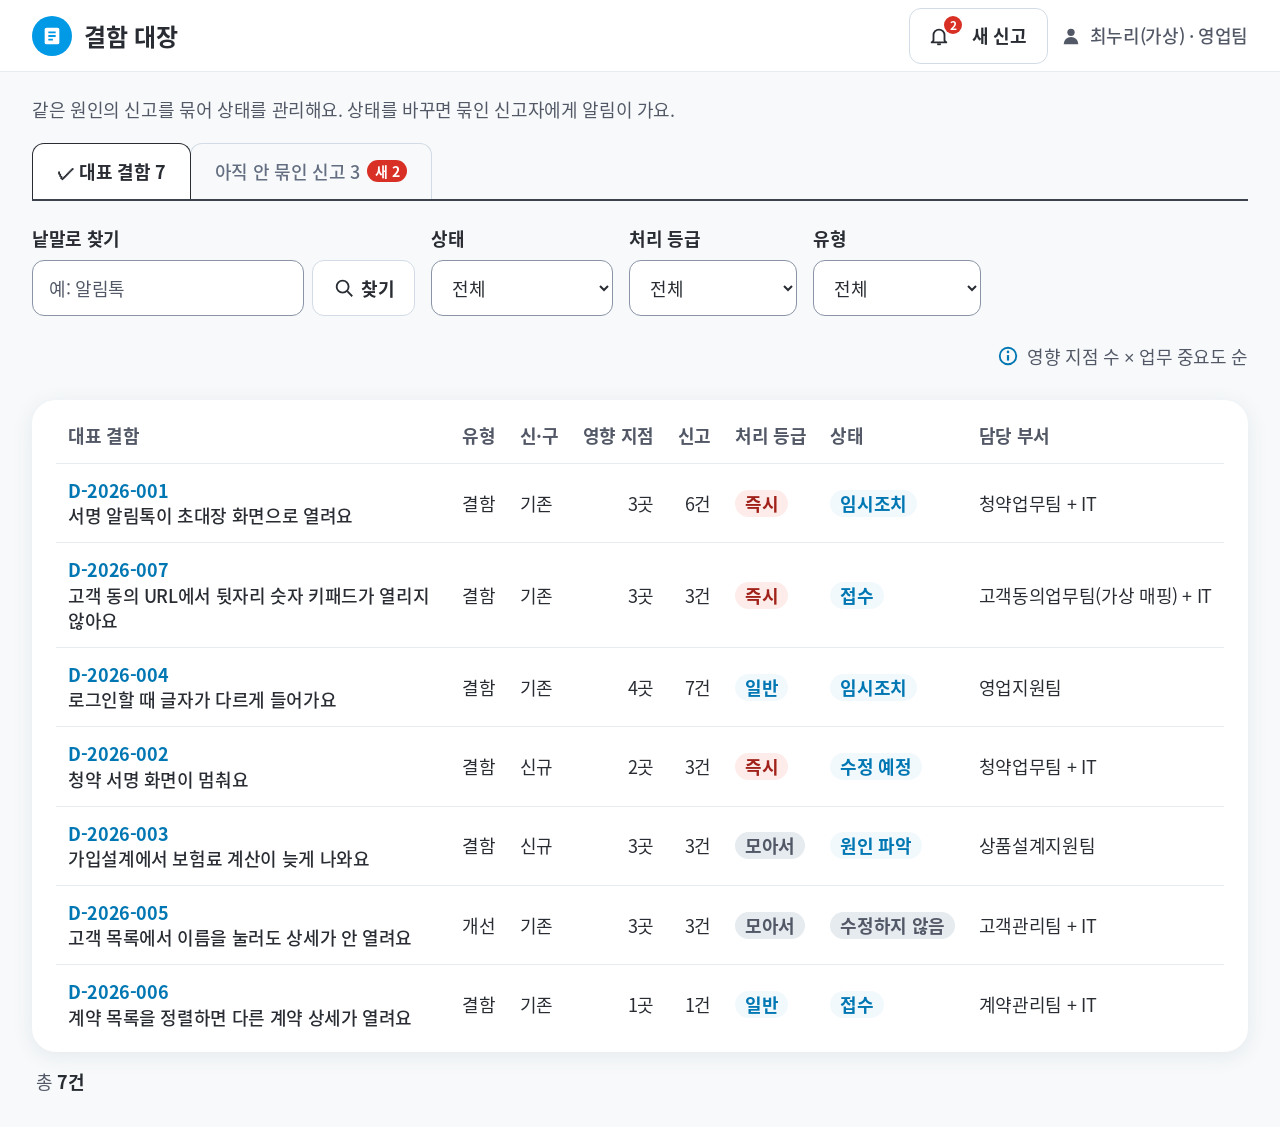
==== commit 694069e5: "feat(ledger): 알림 요약·수정 검증 기록·FC 현장 확인 - 알림: 오류명·상태 하나·핵심/보조 안내·시각·행동. 보낸 때의 요약을 남김 - 내 접수: 상태 → 지금 가" ====
--- a/src/main/resources/static/ledger.html
+++ b/src/main/resources/static/ledger.html
@@ -94,6 +94,7 @@
 <script src="js/fixtures/intake-assistant.js"></script>
 <script src="js/intake-facts.js"></script>
 <script src="js/api-client.js"></script>
+<script src="js/notice-tracks.js"></script>
 <script src="js/ledger.js"></script>
 <script>
   // ?selftest=1 일 때만 화면 자체 검사를 불러온다 (docs/06-ui-spec.md 11절)
--- a/src/main/resources/static/css/app.css
+++ b/src/main/resources/static/css/app.css
@@ -41,3 +41,16 @@
 .demo [data-entry] { outline: 3px solid var(--demo-outline); outline-offset: 3px; }
 
 [hidden] { display: none !important; }
+
+/* ADR-029 알림 요약 줄(06번 0-3절): 기존 줄 버튼 안의 글 묶음. 선·배지를 더하지 않는다 */
+.alarm-item .al-top, .alarm-item .al-foot { display: flex; align-items: flex-start; justify-content: space-between; gap: 8px; }
+.alarm-item .al-title, .alarm-item .al-headline, .alarm-item .al-line {
+  display: -webkit-box; -webkit-box-orient: vertical; -webkit-line-clamp: 2; overflow: hidden; overflow-wrap: anywhere;
+}
+.alarm-item .al-title { min-width: 0; color: var(--pn-sub); font-weight: 700; }
+.alarm-item .al-status { flex: none; margin: 0; white-space: nowrap; }
+.alarm-item .al-headline { margin-top: 8px; color: var(--pn-ink); font-weight: 700; }
+.alarm-item .al-line { margin-top: 4px; color: var(--pn-sub); }
+.alarm-item .al-foot { flex-wrap: wrap; align-items: baseline; margin-top: 8px; }
+.alarm-item .al-foot .when { margin: 0; }
+.alarm-item .al-action { margin-left: auto; color: var(--pn-accent); font-weight: 700; }
--- a/src/main/resources/static/css/panel.css
+++ b/src/main/resources/static/css/panel.css
@@ -231,3 +231,5 @@
 .pn-note .pn-rows { margin: 8px 0 0; }
 /* 결함 ID 등 하이픈에서 줄이 바뀌지 않게 */
 .pn-nowrap { white-space: nowrap; }
+/* ADR-028: 정의 목록 줄 값 뒤 출처(자동 확인·FC 진술 등)는 보조 글색, 한 덩어리로 줄바꿈 */
+.pn-rows .pn-src { color: var(--pn-sub); white-space: nowrap; }
--- a/src/main/resources/static/css/known.css
+++ b/src/main/resources/static/css/known.css
@@ -72,3 +72,23 @@
 .kn-team dt { font-weight: 700; color: var(--pn-ink); }
 /* 두 갈래 표시와 FC별 줄 사이: 정의 목록 줄과 같은 1px 연한 선 + 16px */
 .kn-card .kn-team { margin: 16px 0 0; padding: 16px 0 0; border-top: 1px solid var(--pn-line-soft); }
+/* ADR-027 FC별 묶음: 카드 안 접기(1px 선, 그림자 없음) 한 줄씩. 펼친 안쪽의 신고 줄은 위 선 없이 */
+.kn-card .kn-fcs { margin: 16px 0 0; padding: 16px 0 0; border-top: 1px solid var(--pn-line-soft); display: grid; gap: 12px; }
+.kn-fcs > .pn-details { margin: 0; box-shadow: none; border: 1px solid var(--pn-line); }
+.kn-fcs > .pn-details > summary { padding-block: 12px; }
+.kn-fc-line { flex: 1; min-width: 0; color: var(--pn-sub); font-weight: 500; }
+.kn-fc-line b { color: var(--pn-ink); font-weight: 700; }
+.kn-card .kn-fcs .kn-team { margin: 0; padding: 0; border-top: 0; }
+@media (max-width: 480px) {
+  .kn-fcs .pn-rows div, .kn-team-summary .pn-rows div { display: block; }
+  .kn-fcs .pn-rows dd, .kn-team-summary .pn-rows dd { margin-top: 2px; }
+}
+/* ADR-029 기록된 단계: 이름 왼쪽·시각 오른쪽, 정의 목록 줄과 같은 1px 연한 선 */
+.kn-stages.is-recorded { display: block; }
+.kn-stages.is-recorded li { display: flex; flex-wrap: wrap; justify-content: space-between; column-gap: 12px; padding: 8px 0; }
+.kn-stages.is-recorded li + li { border-top: 1px solid var(--pn-line-soft); }
+.kn-stages.is-recorded li::after { content: none; }
+.kn-stages .kn-stage-at { margin-left: auto; color: var(--pn-sub); font-weight: 500; }
+.nt-track > .kn-progress { margin: 16px 0 0; }
+.kn-detail .kn-history + .pn-rows:not(:empty) { margin-top: 16px; border-top: 1px solid var(--pn-line-soft); padding-top: 8px; }
+.kn-detail .pq-details-body > .pn-note { margin-top: 16px; }
--- a/src/main/resources/static/css/ledger.css
+++ b/src/main/resources/static/css/ledger.css
@@ -204,3 +204,26 @@
 /* 대화상자의 AI 후보 선택 버튼: 글자 2줄 선택 버튼 + 셋째 줄 이유 */
 .ld-dlg .pn-choice .ld-choice-why { color: var(--ld-sub); font-weight: 500; }
 .ld-dlg .pn-choice[aria-pressed="true"] .ld-choice-why { color: var(--ld-ink); }
+/* ADR-026 발생 조건: 출처는 보조 글색, 묶인 신고 안 접기는 그림자 없이 1px(0-3 "카드 안 접기") */
+.ld-reports .pn-details { box-shadow: none; border: 1px solid var(--pn-line); }
+@media (max-width: 480px) {
+  [data-report-facts] .pn-rows div, .ld-cands .pn-rows div { display: block; }
+  [data-report-facts] .pn-rows dd, .ld-cands .pn-rows dd { margin-top: 2px; }
+}
+/* ADR-028 신고자 정보: 계정 ID는 값 안에서 이어 쓴다. 좁은 화면은 신고자 정보·로그 추적 단서도 이름·값 위아래 */
+[data-report-reporter] .ld-id { display: inline; }
+@media (max-width: 480px) {
+  [data-report-reporter] .pn-rows div, [data-report-trace] .pn-rows div { display: block; }
+  [data-report-reporter] .pn-rows dd, [data-report-trace] .pn-rows dd { margin-top: 2px; }
+}
+/* ADR-029 수정 완료 후 현장 확인: 문제 지속 신고마다 1px 연한 선으로 묶는다 */
+.ld-field-fails { margin-top: 16px; }
+.ld-field-fails > li { padding: 16px 0; border-top: 1px solid var(--pn-line-soft); }
+.ld-field-fails .pn-details { margin: 12px 0; box-shadow: none; border: 1px solid var(--pn-line); }
+.ld-field-fails .ld-id { display: inline; }
+.ld-panel .ld-field-who { margin: 0 0 8px; font-weight: 700; color: var(--pn-ink); }
+[data-field-verification] > .pn-rows { margin-top: 8px; }
+[data-field-verification] > .pn-rows + .ld-meta { margin-top: 16px; }
+.ld-table .ld-field-flag { margin-top: 8px; white-space: nowrap; }
+.ld-evidence { margin-top: 16px; box-shadow: none; border: 1px solid var(--pn-line); }
+.ld-table .ld-field-flag { display: block; width: fit-content; }
--- a/src/main/resources/static/css/intake-quick.css
+++ b/src/main/resources/static/css/intake-quick.css
@@ -36,6 +36,8 @@
   #intake-panel.pq-mode-switch #pn-close span { display: none; }
   #intake-panel.pq-mode-switch #pn-close { padding-inline: 12px; }
   .pq-summary .pn-rows dt { flex-basis: 86px; }
+  .pq-summary .pn-rows div, .pq-facts .pn-rows div, .pq-identity .pn-rows div, .pq-incident .pn-rows div { display: block; }   /* ADR-026·028: 좁은 화면은 이름·값 위아래 */
+  .pq-summary .pn-rows dd, .pq-facts .pn-rows dd, .pq-identity .pn-rows dd, .pq-incident .pn-rows dd { margin-top: 2px; }
   .pq-grid { grid-template-columns: minmax(0, 1fr); gap: 0; }
   .pq-actions .pn-btn-2 + .pn-btn-2 { margin: 8px 0 0; }
   .pq-actions .pn-btn-2 { width: 100%; }
@@ -55,3 +57,6 @@
 .pq-attachment .pn-input[type="file"] { margin-bottom: 12px; padding-block: 10px; }
 .pq-attachment .pn-input::file-selector-button { font: inherit; margin-inline-end: 8px; }
 .pq-attachment .pq-image-preview { margin-bottom: 12px; }
+.pq-facts .pn-field + .pn-rows { margin-top: 16px; }   /* ADR-026: 선택 상자와 정의 목록 줄 사이 */
+/* ADR-028 자동으로 연결된 정보·오류가 발생한 환경: 안내 1줄은 표 아래 16px(출처 글색은 panel.css .pn-rows .pn-src) */
+.pq-identity .pn-rows + .pn-lead, .pq-incident .pn-rows + .pn-lead { margin-top: 16px; }
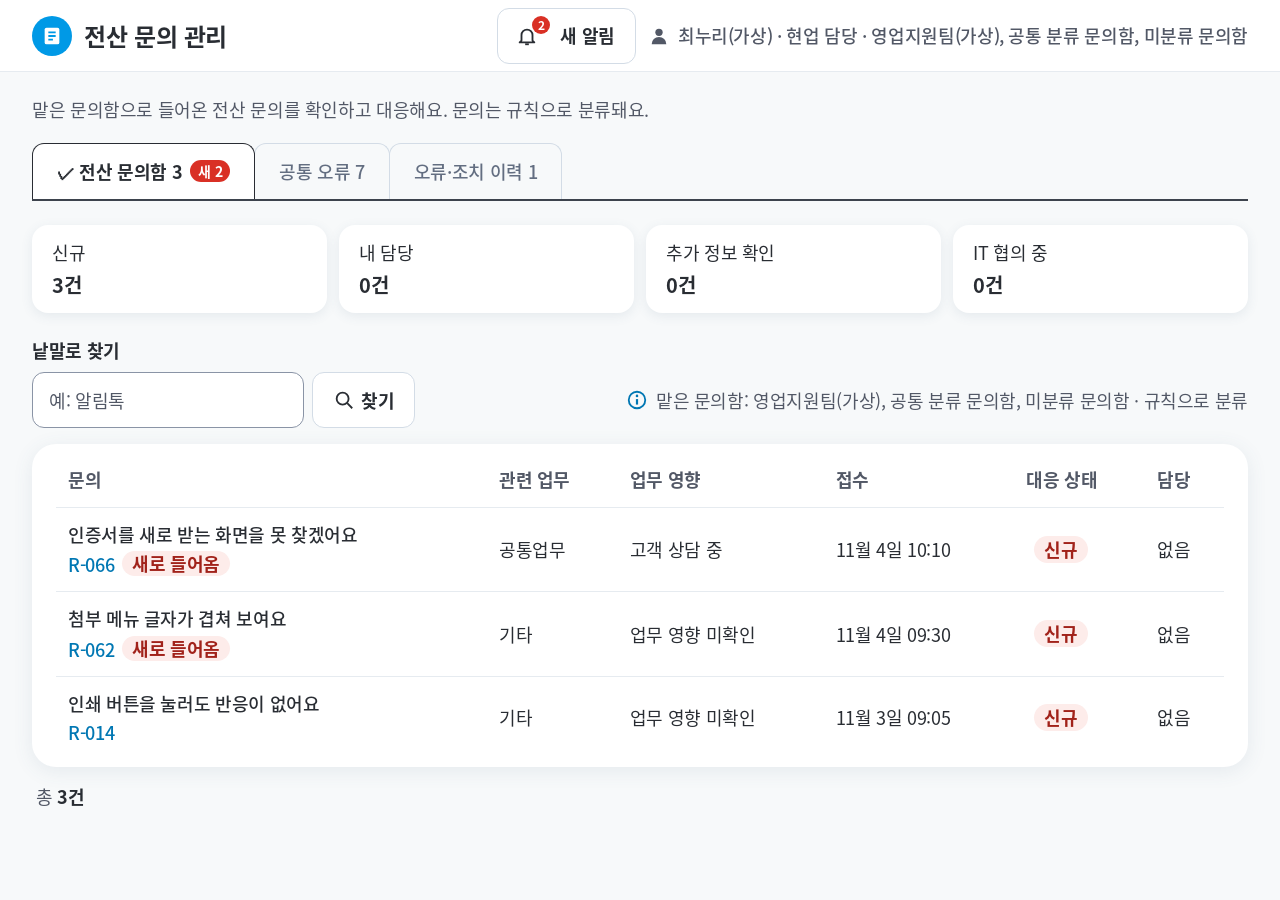
==== commit 50a8c766: "feat(ledger): 업무 분류·담당 문의함·인수·현업 대응·IT 사전 협의 ADR-030 P0(TASK 01~05). 규칙 분류(AI 아님)로 가상 업무분장의 문의함에 전달하" ====
--- a/src/main/resources/static/ledger.html
+++ b/src/main/resources/static/ledger.html
@@ -3,7 +3,7 @@
 <head>
 <meta charset="utf-8">
 <meta name="viewport" content="width=device-width, initial-scale=1">
-<title>결함 대장</title>
+<title>전산 문의 관리</title>
 <link rel="stylesheet" href="css/sfa-tokens.css">
 <link rel="stylesheet" href="css/app.css">
 <link rel="stylesheet" href="css/panel.css">
@@ -31,12 +31,12 @@
 <!-- ① 페이지 머리 (SFA 밖 화면: SFA 헤더·파란 탭 바를 흉내 내지 않는다, 06번 0절 3항) -->
 <header class="ld-top" data-a11y="new">
   <span class="pn-ico"><svg aria-hidden="true"><use href="#i-ledger"/></svg></span>
-  <h1 class="ld-brand">결함 대장</h1>
-  <!-- 새 신고 알림 (ADR-017): S1 알림 아이콘 + 숫자 배지, 누르면 S1 알림 팝업 모양의 새 신고 목록 -->
+  <h1 class="ld-brand">전산 문의 관리</h1>
+  <!-- 담당자 알림 (ADR-017·030): S1 알림 아이콘 + 숫자 배지, 누르면 S1 알림 팝업 모양의 목록(신규 문의·IT 협의 요청) -->
   <div class="ld-alarm-wrap">
     <button type="button" class="pn-btn-2 ld-alarm" id="ld-alarm" aria-haspopup="true" aria-expanded="false" aria-controls="ld-alarm-pop">
       <span class="ld-alarm-ico"><svg aria-hidden="true"><use href="#i-bell"/></svg><span class="badge" id="ld-alarm-badge" data-a11y="badge" hidden></span></span>
-      <span id="ld-alarm-text">새 신고</span>
+      <span id="ld-alarm-text">새 알림</span>
     </button>
     <div class="alarm-pop ld-alarm-pop" id="ld-alarm-pop" role="region" aria-labelledby="ld-alarm-head" hidden>
       <div class="alarm-head" id="ld-alarm-head"></div>
@@ -48,11 +48,9 @@
 
 <!-- ② 목록 (탭 → 필터 → 표 카드 → 총 건수). 내용은 js/ledger.js 가 그린다 -->
 <main class="ld-main" data-a11y="new">
-  <p class="ld-lead">같은 원인의 신고를 묶어 상태를 관리해요. 상태를 바꾸면 묶인 신고자에게 알림이 가요.</p>
-  <div class="ld-tabs" role="tablist" aria-label="목록 고르기">
-    <button type="button" role="tab" class="ld-tab" id="ld-tab-defects" data-tab="defects" aria-controls="ld-view">대표 결함 <span class="ld-count" id="ld-count-defects"></span></button>
-    <button type="button" role="tab" class="ld-tab" id="ld-tab-unlinked" data-tab="unlinked" aria-controls="ld-view">아직 안 묶인 신고 <span class="ld-count" id="ld-count-unlinked"></span><span class="badge ld-tab-badge" id="ld-new-badge" data-a11y="badge" hidden></span></button>
-  </div>
+  <p class="ld-lead" id="ld-lead"></p>
+  <!-- 탭은 역할별로 js/ledger.js 가 그린다(ADR-030): 현업 [전산 문의함]·IT [IT 협의 요청] · [공통 오류] · [오류·조치 이력] -->
+  <div class="ld-tabs" role="tablist" aria-label="목록 고르기" id="ld-tabs"></div>
   <section class="ld-view" id="ld-view" role="tabpanel"></section>
 </main>
 
@@ -68,7 +66,7 @@
   <div class="pn-foot" id="ld-foot"></div>
 </section>
 
-<!-- ④ 가운데 대화상자 (상태 바꾸기·신고 묶기) -->
+<!-- ④ 가운데 대화상자 (상태 바꾸기·관련 오류 연결·담당자 대응·ITGS 요청 초안) -->
 <div class="pn-scrim ld-dlg-scrim" id="ld-dlg-scrim" hidden></div>
 <section class="pn ld-dlg" id="ledger-dialog" role="dialog" aria-modal="true" aria-labelledby="ld-dlg-title" data-a11y="new" hidden>
   <header class="pn-head">
@@ -93,6 +91,7 @@
 <script src="js/fixtures/intake.js"></script>
 <script src="js/fixtures/intake-assistant.js"></script>
 <script src="js/intake-facts.js"></script>
+<script src="js/fixtures/business-routes.js"></script>
 <script src="js/api-client.js"></script>
 <script src="js/notice-tracks.js"></script>
 <script src="js/ledger.js"></script>
--- a/src/main/resources/static/css/app.css
+++ b/src/main/resources/static/css/app.css
@@ -25,6 +25,7 @@
   border-bottom: 1px solid var(--sfa-popup-border); background: #fff; text-align: left; cursor: pointer;
   font-size: var(--new-text); color: var(--new-ink); line-height: 1.45; word-break: keep-all; }
 .alarm-item:hover { background: #f5f8fb; }
+.alarm-item:focus-visible { outline: 3px solid var(--pn-accent); outline-offset: -3px; }
 .alarm-item .when { display: block; margin-top: 4px; font-size: var(--new-text); color: #525866; }
 .alarm-empty { margin: 0; padding: 20px 16px; font-size: var(--new-text); color: #525866; }
 
--- a/src/main/resources/static/css/panel.css
+++ b/src/main/resources/static/css/panel.css
@@ -136,7 +136,7 @@
 .pn-input, .pn select, .pn textarea { display: block; width: 100%; min-height: var(--pn-btn-h); padding: 0 16px; border: 1px solid var(--pn-field-line);
   border-radius: var(--pn-btn-radius); background: var(--pn-bg); box-sizing: border-box; }
 .pn textarea { min-height: 112px; padding: 12px 16px; line-height: 1.5; resize: vertical; }
-.pn-input[aria-invalid="true"] { border: 2px solid var(--pn-warn-line); }
+.pn-input[aria-invalid="true"], .pn select[aria-invalid="true"], .pn textarea[aria-invalid="true"] { border: 2px solid var(--pn-warn-line); }
 .pn-help { display: flex; gap: 8px; align-items: flex-start; margin: 8px 0 0; color: var(--pn-sub); }
 .pn-help svg { color: var(--pn-accent); margin-top: 3px; }
 .pn-err { margin: 12px 0 0; color: var(--pn-warn-ink); font-weight: 700; }
--- a/src/main/resources/static/css/known.css
+++ b/src/main/resources/static/css/known.css
@@ -77,6 +77,7 @@
 .kn-fcs > .pn-details { margin: 0; box-shadow: none; border: 1px solid var(--pn-line); }
 .kn-fcs > .pn-details > summary { padding-block: 12px; }
 .kn-fc-line { flex: 1; min-width: 0; color: var(--pn-sub); font-weight: 500; }
+.kn-fc-line .pn-tag { margin-left: 0; }
 .kn-fc-line b { color: var(--pn-ink); font-weight: 700; }
 .kn-card .kn-fcs .kn-team { margin: 0; padding: 0; border-top: 0; }
 @media (max-width: 480px) {
@@ -92,3 +93,14 @@
 .nt-track > .kn-progress { margin: 16px 0 0; }
 .kn-detail .kn-history + .pn-rows:not(:empty) { margin-top: 16px; border-top: 1px solid var(--pn-line-soft); padding-top: 8px; }
 .kn-detail .pq-details-body > .pn-note { margin-top: 16px; }
+/* 좁은 화면: 상세 이력은 다른 S3 정의 목록처럼 위아래, 현장 확인 버튼은 같은 폭 세로 */
+@media (max-width: 480px) {
+  .kn-detail .pn-rows div { display: block; }
+  .kn-detail .pn-rows dd { margin-top: 2px; }
+  .kn-detail .pn-note > div { min-width: 0; }
+  .kn-verify .pn-chips li, .kn-verify .pn-chip { width: 100%; }
+}
+/* ADR-030 추가 정보 답(06번 0-3 "추가 정보 답"): 현장 확인 질문과 같은 보조 버튼 선택 */
+.kn-info-item { margin: 16px 0 0; }
+.kn-info-q { margin: 0; font-weight: 700; }
+[data-info-request] > .pn-btn-2 { margin-top: 16px; }
--- a/src/main/resources/static/css/ledger.css
+++ b/src/main/resources/static/css/ledger.css
@@ -224,6 +224,40 @@
 .ld-panel .ld-field-who { margin: 0 0 8px; font-weight: 700; color: var(--pn-ink); }
 [data-field-verification] > .pn-rows { margin-top: 8px; }
 [data-field-verification] > .pn-rows + .ld-meta { margin-top: 16px; }
-.ld-table .ld-field-flag { margin-top: 8px; white-space: nowrap; }
-.ld-evidence { margin-top: 16px; box-shadow: none; border: 1px solid var(--pn-line); }
-.ld-table .ld-field-flag { display: block; width: fit-content; }
+.ld-table .ld-field-flag { display: block; width: fit-content; margin-top: 8px; white-space: nowrap; }
+.ld-evidence { margin-top: 16px; }
+@media (max-width: 480px) {
+  [data-field-verification] .pn-rows div { display: block; }
+  [data-field-verification] .pn-rows dd { margin-top: 2px; }
+}
+/* ADR-029 입력 막힘 안내: 칸 바로 아래, 초점 테두리와 겹치지 않게 8px */
+#ld-dlg-body #ld-err { margin-top: 8px; }
+
+/* ---- ADR-030 전산 문의 관리 (06번 0-3절 "문의함 요약 칸·문의 핵심 요약·담당자 대응 줄·대응 기록 대화상자·ITGS 요청 초안") ---- */
+/* 문의함 요약 칸: 퀵메뉴 버튼 모양(모서리 16px·그림자), 누르면 거르고 aria-pressed + 2px 강조색 */
+.ld-boxes { display: grid; grid-template-columns: repeat(4, minmax(0, 1fr)); gap: 12px; margin: 24px 0 0; }
+.ld-box { display: flex; flex-direction: column; align-items: flex-start; justify-content: center; gap: 4px; min-height: 88px; padding: 12px 18px;
+  border: 2px solid transparent; border-radius: var(--pn-choice-radius); background: var(--ld-bg); box-shadow: var(--pn-choice-shadow);
+  text-align: left; color: var(--pn-ink); }
+.ld-box:hover { box-shadow: var(--pn-choice-shadow-hover); }
+.ld-box b { font-size: var(--pn-card-title); }
+.ld-box[aria-pressed="true"] { border-color: var(--pn-accent); background: var(--pn-selected-bg); }
+.ld-box[aria-pressed="true"] span::before { content: "✓ "; color: var(--pn-accent); }
+/* 문의함 표: 제목을 먼저, 문의번호는 작게 아래 */
+.ld-open .ld-title + .ld-id { margin-top: 4px; font-weight: 500; }
+/* 담당자 대응 줄: 보조 버튼 2열 격자 */
+.ld-acts { display: grid; grid-template-columns: repeat(2, minmax(0, 1fr)); gap: 10px; margin: 12px 0 0; }
+.ld-acts .pn-btn-2 { width: 100%; justify-content: center; }
+/* 알림 미리보기·ITGS 초안: 문구 미리보기 상자(카드 안 #f7f9fa, 모서리 16px, 테두리 없음) */
+.ld-preview { margin: 12px 0 0; padding: 16px; border-radius: var(--pn-choice-radius); background: var(--ld-surface); }
+.ld-preview p { margin: 0; }
+.ld-preview p + p { margin-top: 6px; }
+[data-itgs] .ld-itgs-sec { padding: 12px 0; border-top: 1px solid var(--ld-line-soft); }
+[data-itgs] .ld-itgs-sec:first-child { border-top: 0; }
+[data-itgs] .ld-itgs-sec ul li + li { margin-top: 4px; }
+[data-core] h3 { margin-bottom: 12px; }
+.alarm-item.is-read { opacity: .78; }
+@media (max-width: 767.98px) {
+  .ld-boxes { grid-template-columns: repeat(2, minmax(0, 1fr)); }
+  .ld-acts { grid-template-columns: 1fr; }
+}
